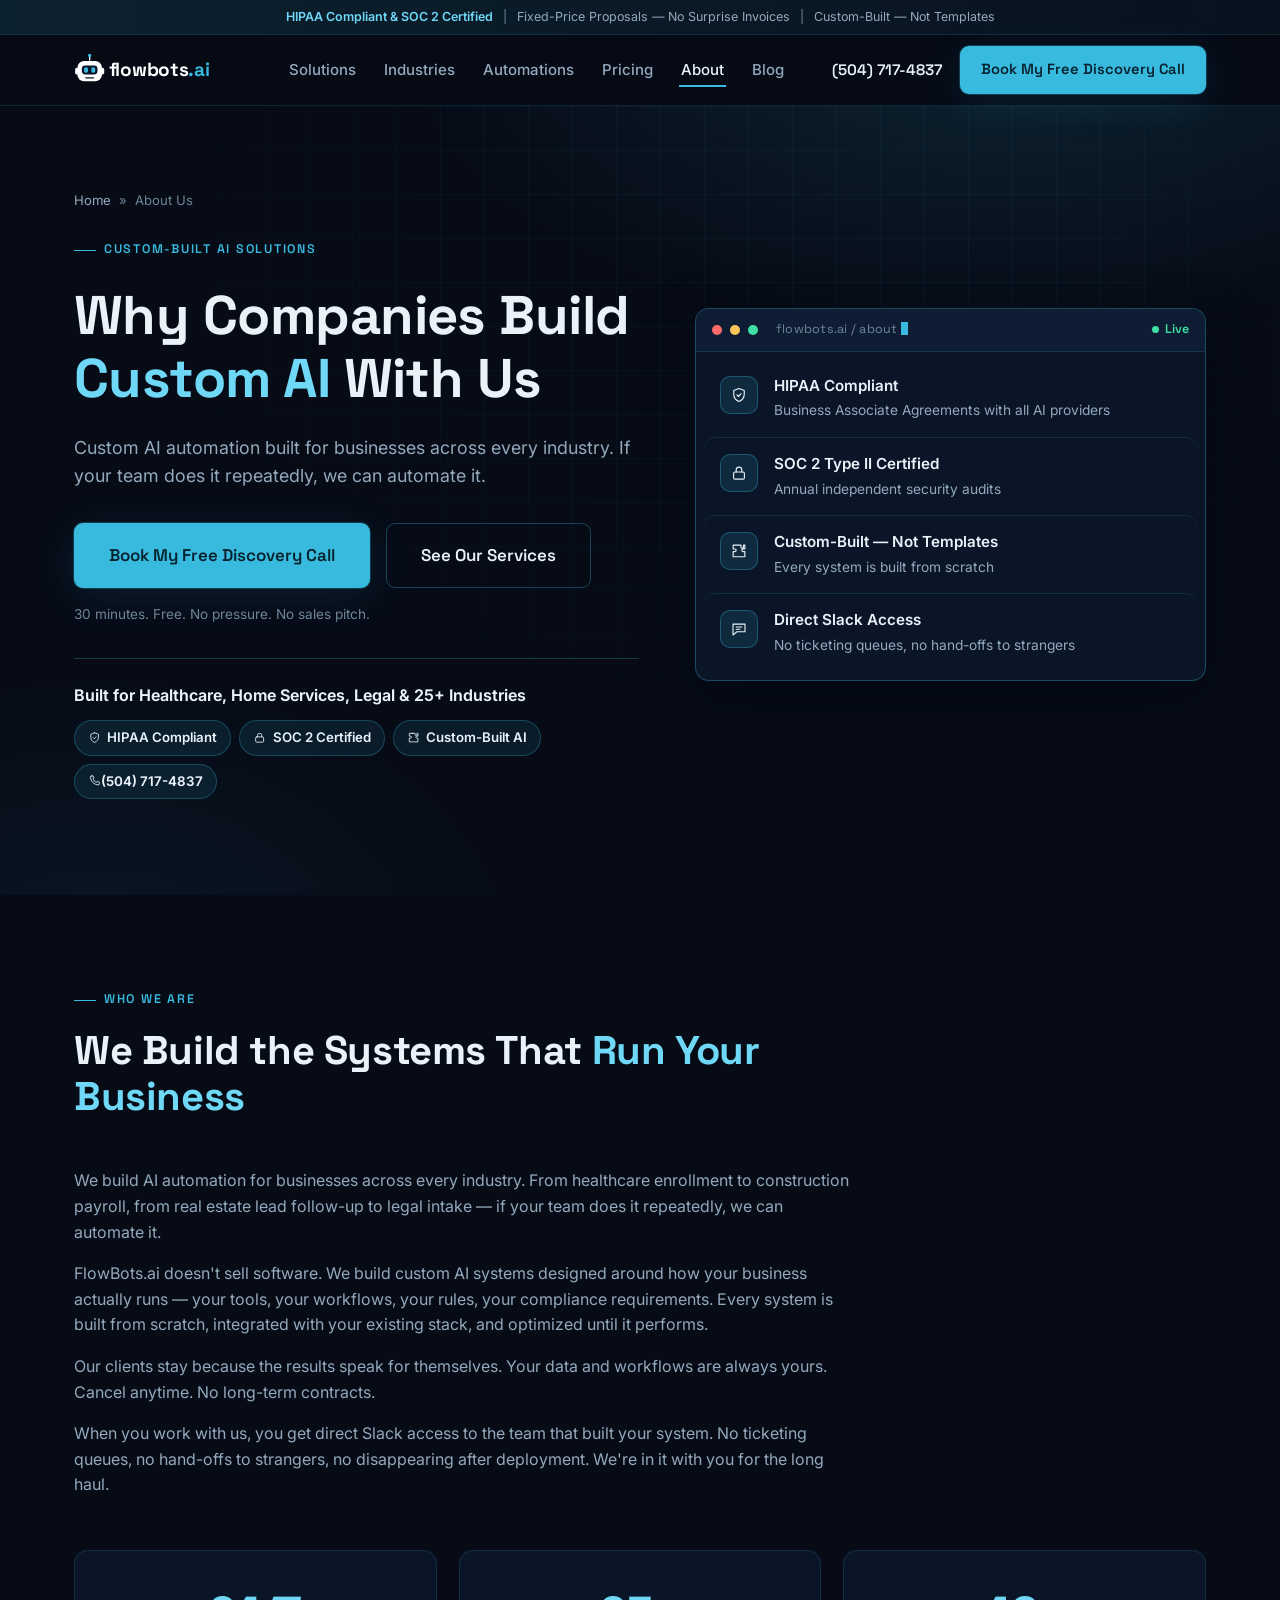
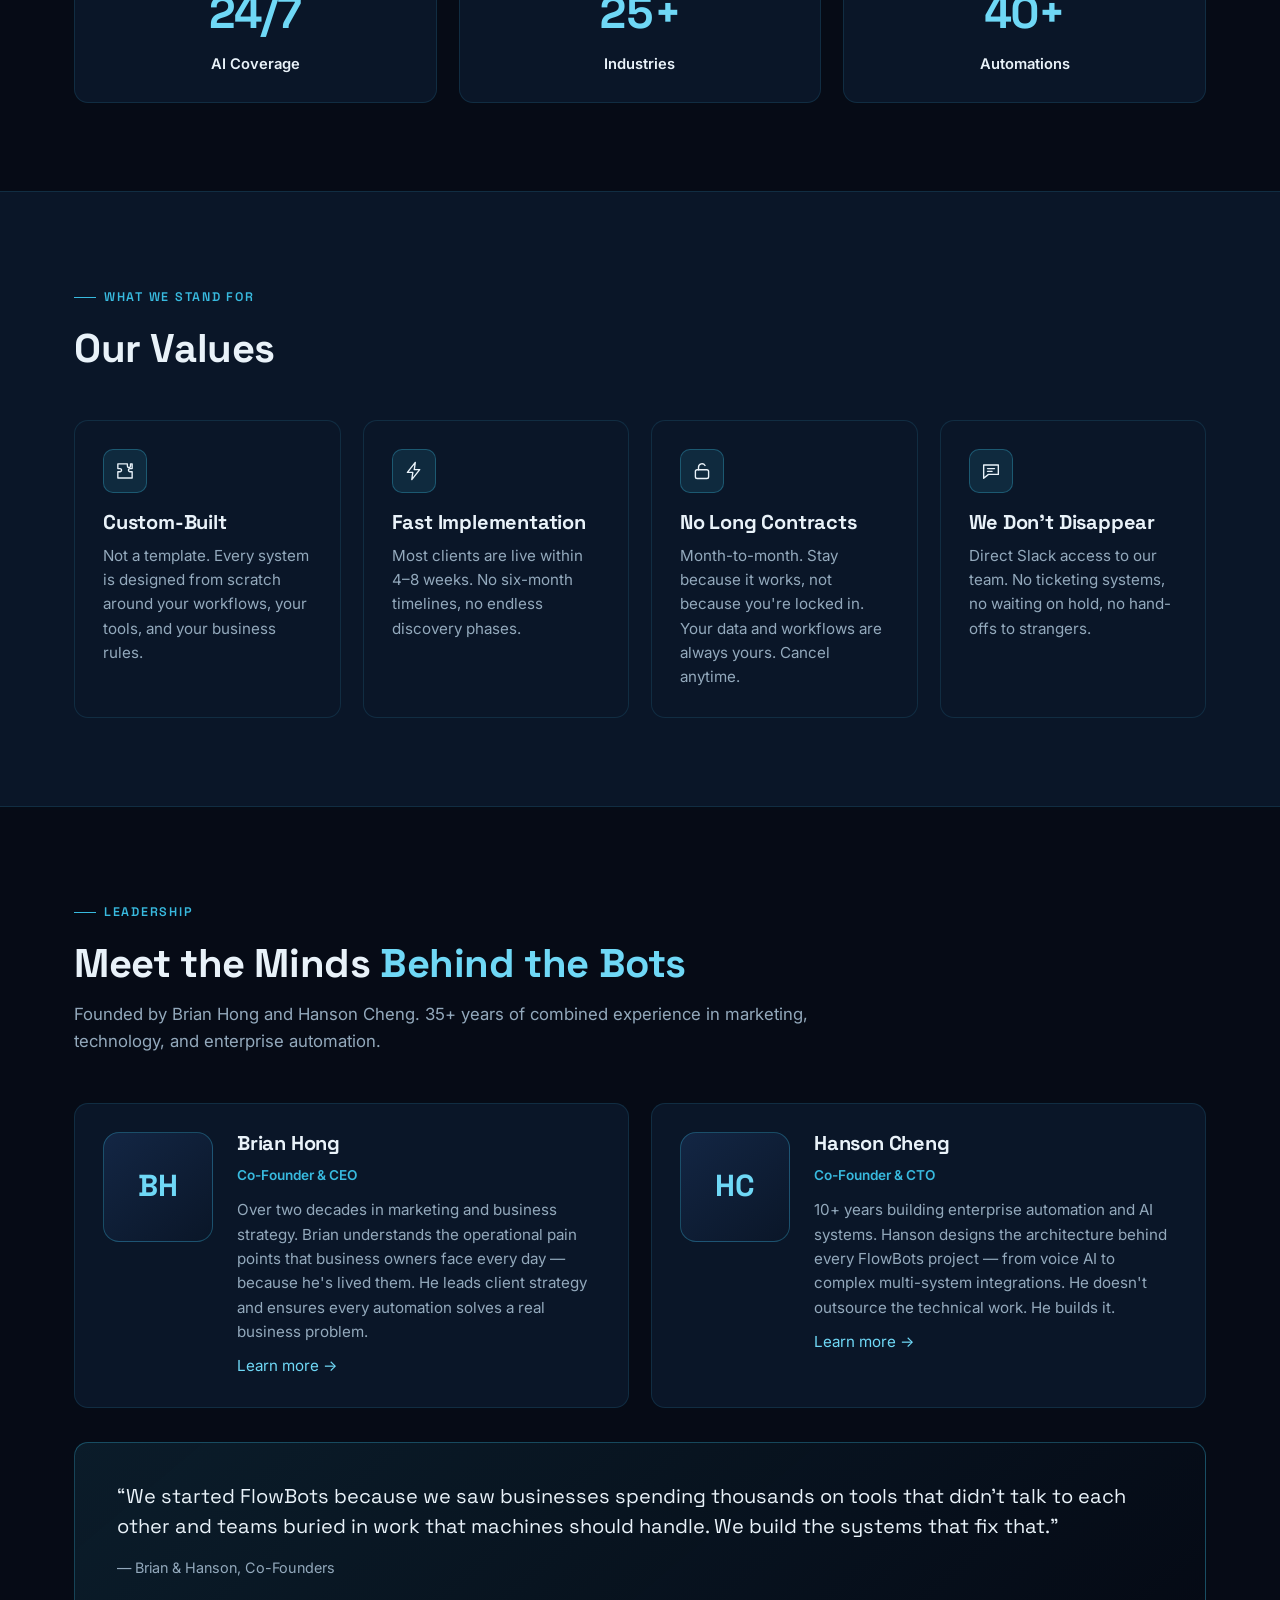
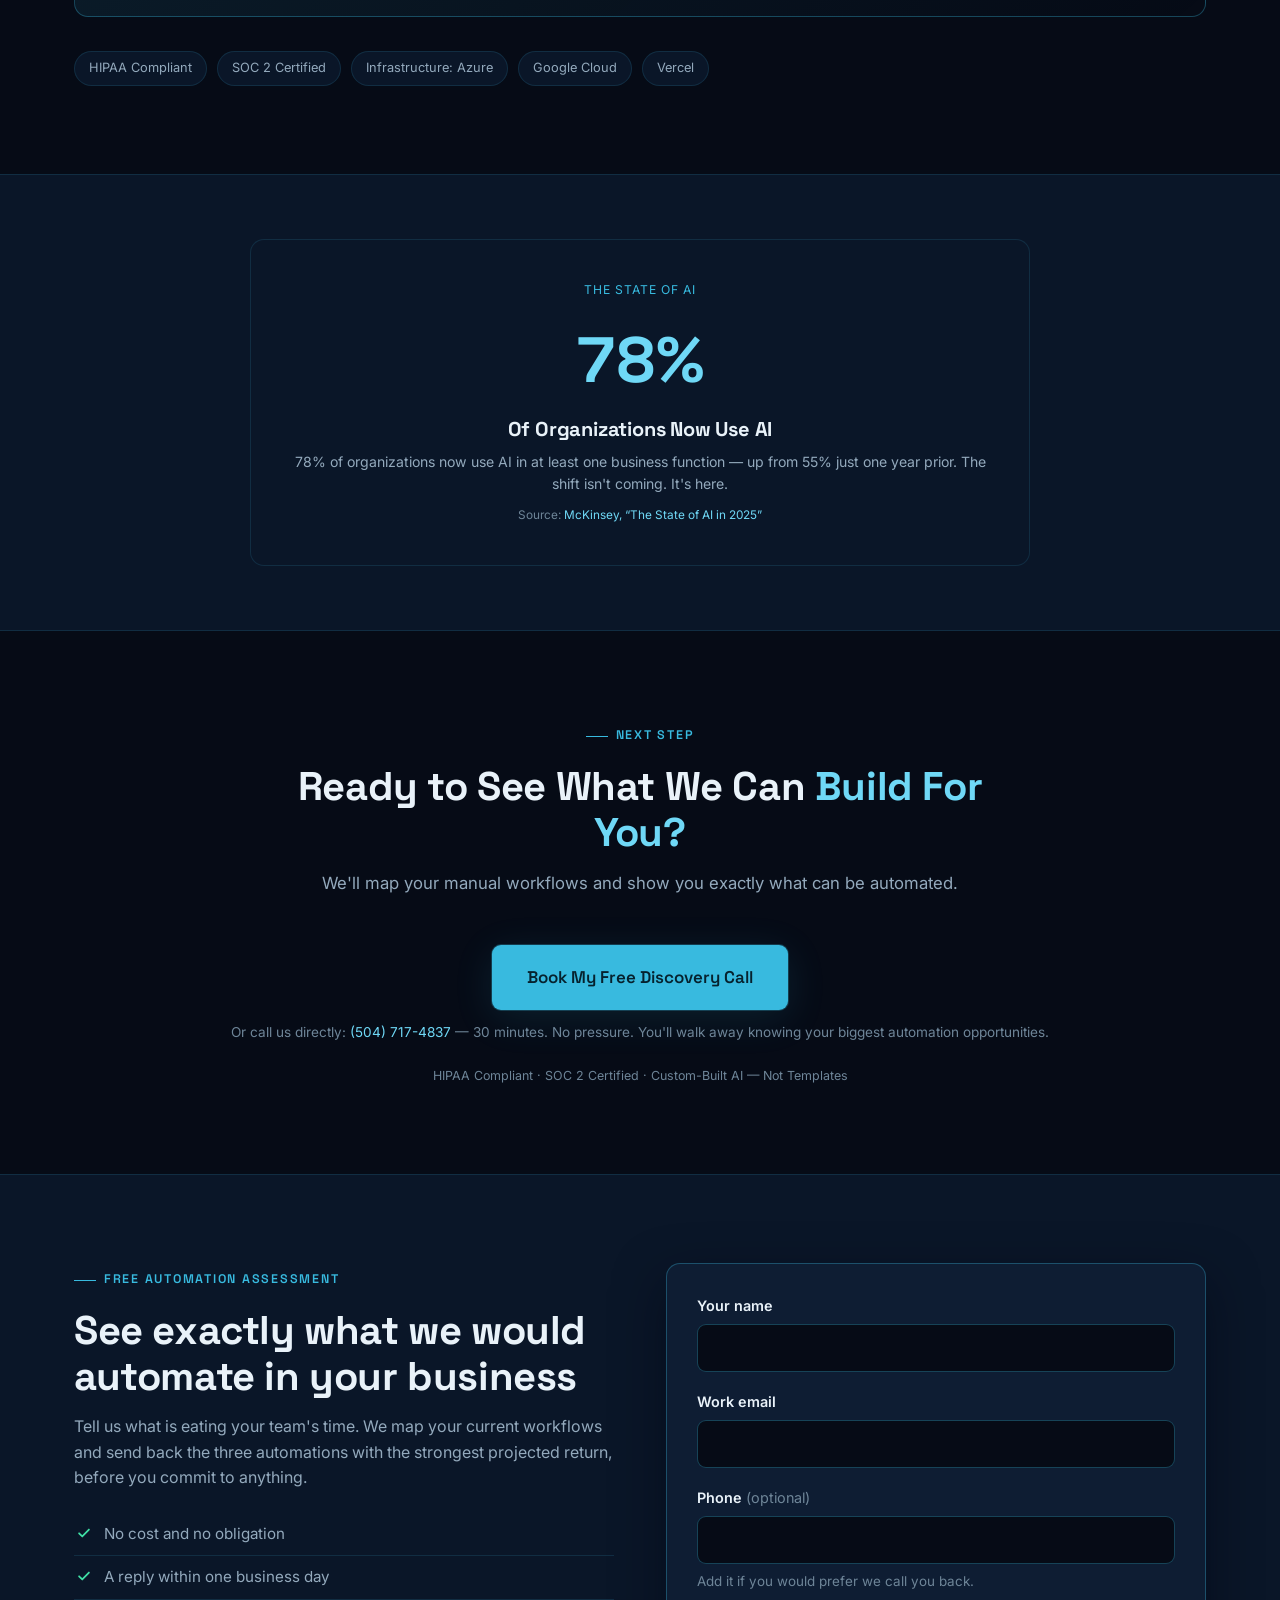
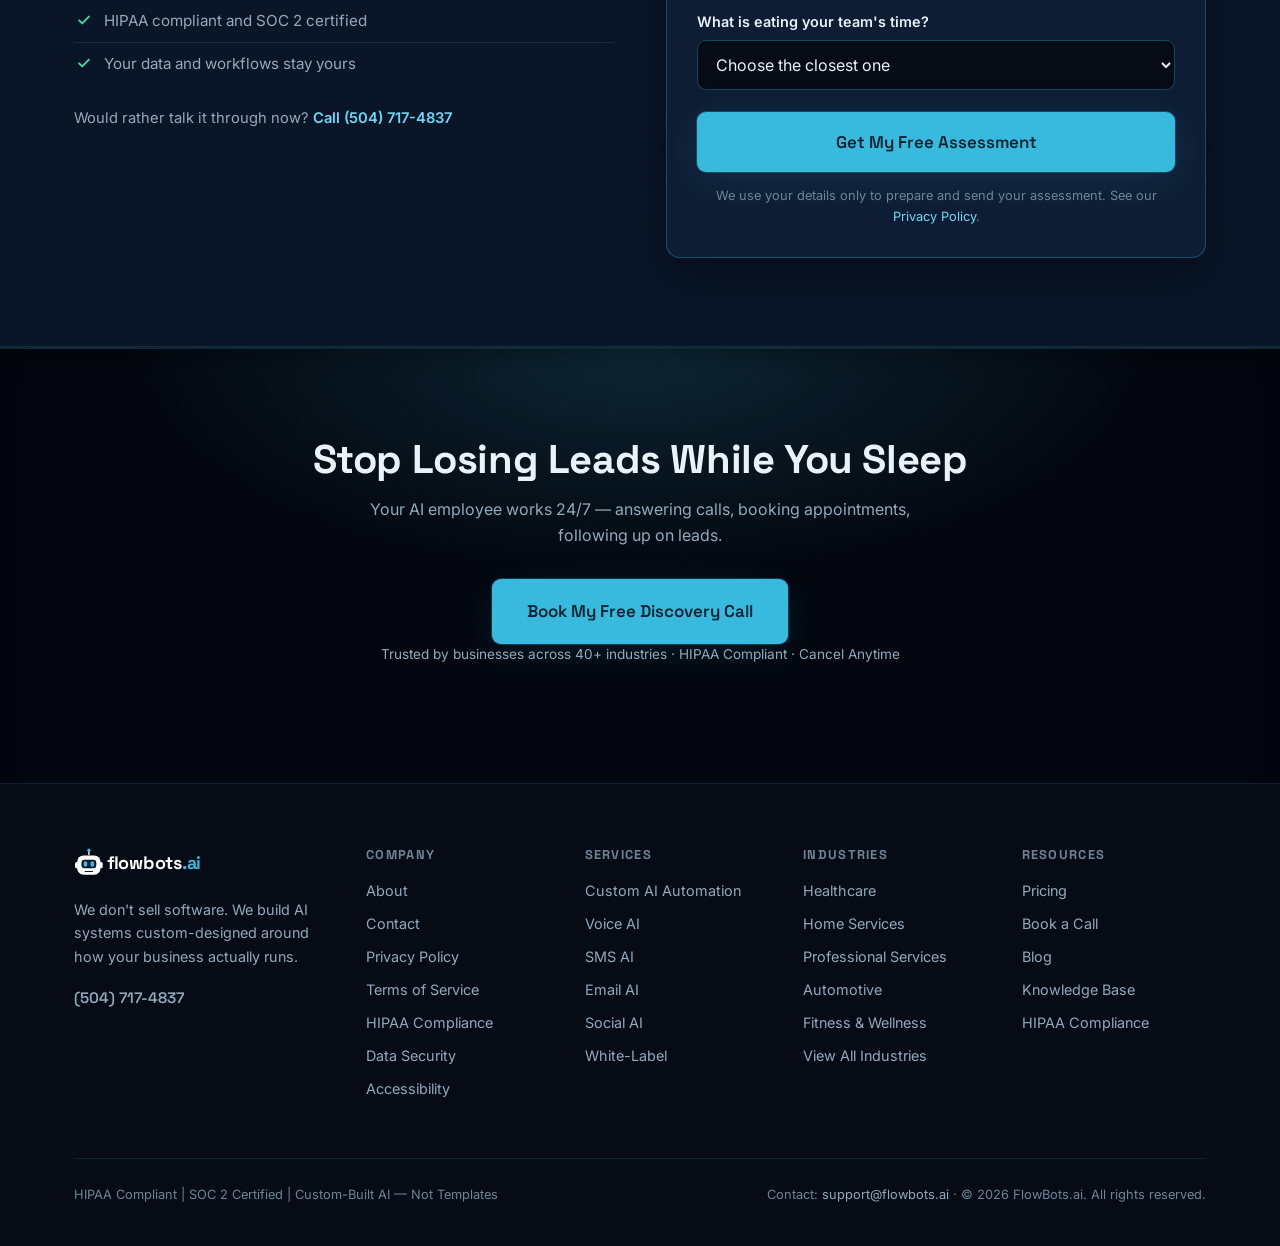
==== about.html @ cafbb1cc "Fix broken CSS, hero panel placement, crowded panel rows, and a flat assessment band Root cause of t" ====
<!DOCTYPE html>
<html lang="en">
<head>
<meta charset="UTF-8">
<meta name="viewport" content="width=device-width, initial-scale=1.0">
<title>About FlowBots.ai — Why Companies Build Custom AI With Us</title>
<meta name="description" content="Custom AI automation built for businesses across every industry. If your team does it repeatedly, we can automate it. Meet the team behind FlowBots.ai.">
<link rel="preconnect" href="https://fonts.googleapis.com">
<link rel="preconnect" href="https://fonts.gstatic.com" crossorigin>
<link href="https://fonts.googleapis.com/css2?family=Space+Grotesk:wght@500;600;700&family=Inter:wght@400;500;600&display=swap" rel="stylesheet">
<link rel="stylesheet" href="style.css?v=16">
<script>/* These are the animated designs: motion is on unless a URL explicitly
   asks for ?motion=off. A production build should restore respect for
   prefers-reduced-motion; this is a review prototype. */
try{if(!/[?&]motion=off/.test(location.search))document.documentElement.classList.add('motion-on');}catch(e){}</script>
</head>
<body>
<svg class="icon-sprite" aria-hidden="true" focusable="false" style="position:absolute;width:0;height:0;overflow:hidden"><defs><symbol id="i-phone" viewBox="0 0 24 24"><path d="M6.2 3.5h3.1l1.5 3.9-2 1.4a12.4 12.4 0 0 0 6.4 6.4l1.4-2 3.9 1.5v3.1a2 2 0 0 1-2.2 2A16.6 16.6 0 0 1 4.2 5.7a2 2 0 0 1 2-2.2Z"/></symbol><symbol id="i-message" viewBox="0 0 24 24"><path d="M4 5.5h16v10.2H9.2L4 20V5.5Z"/><path d="M8.2 9.4h7.6M8.2 12.4h5"/></symbol><symbol id="i-shield" viewBox="0 0 24 24"><path d="M12 3.2 19 6v5.1c0 4.5-2.9 8-7 9.7-4.1-1.7-7-5.2-7-9.7V6l7-2.8Z"/><path d="M9.2 11.8 11.3 14l3.5-3.7"/></symbol><symbol id="i-plug" viewBox="0 0 24 24"><path d="M9 3.2v4.4M15 3.2v4.4M6.2 7.6h11.6v3.1a5.8 5.8 0 0 1-11.6 0V7.6ZM12 16.5v4.3"/></symbol><symbol id="i-gear" viewBox="0 0 24 24"><circle cx="12" cy="12" r="3.1"/><path d="M12 3.2v2.4M12 18.4v2.4M5.8 5.8l1.7 1.7M16.5 16.5l1.7 1.7M3.2 12h2.4M18.4 12h2.4M5.8 18.2l1.7-1.7M16.5 7.5l1.7-1.7"/></symbol><symbol id="i-chart" viewBox="0 0 24 24"><path d="M3.5 20.4h17"/><path d="M6.8 20.4v-6.2M11.4 20.4V7.6M16 20.4v-9.2"/></symbol><symbol id="i-sync" viewBox="0 0 24 24"><path d="M20.2 12a8.2 8.2 0 0 1-13.9 5.9M3.8 12A8.2 8.2 0 0 1 17.7 6.1"/><path d="M3.8 7.2V12h4.8M20.2 16.8V12h-4.8"/></symbol><symbol id="i-folder" viewBox="0 0 24 24"><path d="M3.6 6.4h5.6l2 2.4h9.2v10.8H3.6V6.4Z"/><path d="M3.6 11.6h16.8"/></symbol><symbol id="i-puzzle" viewBox="0 0 24 24"><path d="M9.4 4.2h5.2v2.3a1.7 1.7 0 1 0 3.4 0V4.2h1.8v5.2h-2.3a1.7 1.7 0 1 0 0 3.4h2.3v6.9H4.2v-6.9h2.3a1.7 1.7 0 1 0 0-3.4H4.2V4.2h5.2Z"/></symbol><symbol id="i-bolt" viewBox="0 0 24 24"><path d="M13.4 2.6 4.8 13.5h5.9l-1.1 7.9 8.6-10.9h-5.9l1.1-7.9Z"/></symbol><symbol id="i-lock" viewBox="0 0 24 24"><rect x="4.8" y="10.6" width="14.4" height="9.6" rx="2"/><path d="M8.2 10.6V7.9a3.8 3.8 0 0 1 7.6 0v2.7"/></symbol><symbol id="i-unlock" viewBox="0 0 24 24"><rect x="4.8" y="10.6" width="14.4" height="9.6" rx="2"/><path d="M8.2 10.6V7.9a3.8 3.8 0 0 1 7.1-1.9"/></symbol><symbol id="i-document" viewBox="0 0 24 24"><path d="M6.2 3.4h7.4l4.2 4.2v13H6.2V3.4Z"/><path d="M13.6 3.4v4.2h4.2M9.2 12.4h5.6M9.2 15.8h5.6"/></symbol><symbol id="i-flask" viewBox="0 0 24 24"><path d="M9.4 3.4v6.1L4.6 18a2 2 0 0 0 1.7 3h11.4a2 2 0 0 0 1.7-3l-4.8-8.5V3.4"/><path d="M8.2 3.4h7.6M7.4 14.2h9.2"/></symbol><symbol id="i-trending" viewBox="0 0 24 24"><path d="M3.4 16.8 9.2 11l3.7 3.7 7.7-7.7"/><path d="M15.4 7h5.2v5.2"/></symbol><symbol id="i-users" viewBox="0 0 24 24"><circle cx="9.2" cy="8.4" r="3.2"/><path d="M3.6 19.6a5.6 5.6 0 0 1 11.2 0"/><path d="M16.2 6.2a3 3 0 0 1 0 5.9M17.4 14.6a5 5 0 0 1 3.2 4.6"/></symbol><symbol id="i-bot" viewBox="0 0 24 24"><rect x="4.4" y="8.2" width="15.2" height="10.6" rx="3"/><path d="M12 4.2v4M9.4 12.6v1.8M14.6 12.6v1.8M2.6 12.4v3M21.4 12.4v3"/><circle cx="12" cy="3.2" r="1.2"/></symbol><symbol id="i-tools" viewBox="0 0 24 24"><path d="M14.8 6.4a3.8 3.8 0 0 0 5 5l-9.6 9.6a2.2 2.2 0 0 1-3.1-3.1l9.6-9.6a3.8 3.8 0 0 0-5-5"/></symbol><symbol id="i-receipt" viewBox="0 0 24 24"><path d="M6 3.4h12v17.2l-3-1.9-3 1.9-3-1.9-3 1.9V3.4Z"/><path d="M9 8.4h6M9 12.2h6"/></symbol><symbol id="i-star" viewBox="0 0 24 24"><path d="m12 3.4 2.7 5.5 6 .9-4.3 4.2 1 6-5.4-2.8-5.4 2.8 1-6L3.3 9.8l6-.9L12 3.4Z"/></symbol><symbol id="i-mic" viewBox="0 0 24 24"><rect x="9.2" y="2.6" width="5.6" height="10.8" rx="2.8"/><path d="M5.4 11.6a6.6 6.6 0 0 0 13.2 0M12 18.2v3.2"/></symbol><symbol id="i-repeat" viewBox="0 0 24 24"><path d="M4.2 9.4a4 4 0 0 1 4-4h11.6M19.8 14.6a4 4 0 0 1-4 4H4.2"/><path d="M16.6 2.4 19.8 5.4l-3.2 3M7.4 15.6 4.2 18.6l3.2 3"/></symbol><symbol id="i-cpu" viewBox="0 0 24 24"><rect x="7.6" y="7.6" width="8.8" height="8.8" rx="1.6"/><path d="M10.6 2.8v4.8M13.4 2.8v4.8M10.6 16.4v4.8M13.4 16.4v4.8M2.8 10.6h4.8M2.8 13.4h4.8M16.4 10.6h4.8M16.4 13.4h4.8"/></symbol><symbol id="i-calendar" viewBox="0 0 24 24"><rect x="3.8" y="5.4" width="16.4" height="15" rx="2"/><path d="M8.2 2.8v4.4M15.8 2.8v4.4M3.8 10.4h16.4"/></symbol><symbol id="i-card" viewBox="0 0 24 24"><rect x="2.8" y="5.2" width="18.4" height="13.6" rx="2.2"/><path d="M2.8 10h18.4M6.4 14.6h3.4"/></symbol><symbol id="i-ruler" viewBox="0 0 24 24"><path d="m3.4 15.4 12-12 5.2 5.2-12 12-5.2-5.2Z"/><path d="m7.4 11.4 2 2M10.6 8.2l2 2M13.8 5 15.8 7"/></symbol><symbol id="i-clock" viewBox="0 0 24 24"><circle cx="12" cy="12" r="8.6"/><path d="M12 6.8V12l3.4 2.2"/></symbol><symbol id="i-search" viewBox="0 0 24 24"><circle cx="10.8" cy="10.8" r="6.8"/><path d="m16 16 4.6 4.6"/></symbol><symbol id="i-graduation" viewBox="0 0 24 24"><path d="M2.8 8.6 12 4.2l9.2 4.4-9.2 4.4L2.8 8.6Z"/><path d="M6.6 10.6v5.2c0 1.6 2.4 2.9 5.4 2.9s5.4-1.3 5.4-2.9v-5.2M20.4 9v5.4"/></symbol><symbol id="i-target" viewBox="0 0 24 24"><circle cx="12" cy="12" r="8.4"/><circle cx="12" cy="12" r="4.6"/><circle cx="12" cy="12" r="1"/></symbol><symbol id="i-home" viewBox="0 0 24 24"><path d="M3.8 10.8 12 3.8l8.2 7v9.4H3.8v-9.4Z"/><path d="M9.4 20.2v-5.6h5.2v5.6"/></symbol><symbol id="i-health" viewBox="0 0 24 24"><path d="M6.2 3.2v5.4a4.6 4.6 0 0 0 9.2 0V3.2"/><path d="M4.4 3.2h3.6M13.6 3.2h3.6M10.8 13a5.4 5.4 0 0 0 5.4 5.2 3.6 3.6 0 0 0 3.6-3.6v-1.2"/><circle cx="19.8" cy="11.4" r="2"/></symbol><symbol id="i-building" viewBox="0 0 24 24"><path d="M4.2 20.6V8.2L12 3.4l7.8 4.8v12.4"/><path d="M3 20.6h18M8 11.4h2.4M13.6 11.4H16M8 15.4h2.4M13.6 15.4H16"/></symbol><symbol id="i-check" viewBox="0 0 24 24"><path d="m4.6 12.4 4.8 4.8 10-10.4"/></symbol><symbol id="i-x" viewBox="0 0 24 24"><path d="M6.2 6.2l11.6 11.6M17.8 6.2 6.2 17.8"/></symbol><symbol id="i-menu" viewBox="0 0 24 24"><path d="M3.8 7h16.4M3.8 12h16.4M3.8 17h16.4"/></symbol><symbol id="i-arrow-down" viewBox="0 0 24 24"><path d="M12 4.2v14.6M6.4 13.4 12 19l5.6-5.6"/></symbol><symbol id="i-mail" viewBox="0 0 24 24"><rect x="3.2" y="5.2" width="17.6" height="13.6" rx="2"/><path d="m3.8 6.6 8.2 6 8.2-6"/></symbol><symbol id="i-route" viewBox="0 0 24 24"><circle cx="6" cy="6" r="2.6"/><circle cx="18" cy="18" r="2.6"/><path d="M8.6 6h5.8a3.6 3.6 0 0 1 0 7.2H9.6a3.6 3.6 0 0 0 0 7.2h.4"/></symbol></defs></svg>

<div class="topbar">
  <b>HIPAA Compliant &amp; SOC 2 Certified</b><span class="sep">|</span><span class="hide-m">Fixed-Price Proposals — No Surprise Invoices</span><span class="sep hide-m">|</span><span class="hide-m">Custom-Built — Not Templates</span>
</div>

<header class="site-header">
  <div class="wrap nav">
    <a class="brand" href="index.html" aria-label="FlowBots.ai home">
      <svg xmlns="http://www.w3.org/2000/svg" width="200" height="38" viewBox="0 0 320 60" role="img" aria-label="flowbots.ai"><g transform="translate(2 4)"><path stroke="#fff" stroke-linecap="round" stroke-width="2.5" d="M26 0v8"/><circle cx="26" r="3" fill="#38badf"/><rect width="44" height="36" x="4" y="10" fill="#fff" rx="12" ry="12"/><rect width="6" height="12" y="22" fill="#fff" rx="3" ry="3"/><rect width="6" height="12" x="46" y="22" fill="#fff" rx="3" ry="3"/><rect width="28" height="16" x="12" y="18" fill="#0a1628" rx="6" ry="6"/><rect width="7" height="10" x="16" y="21" fill="#38badf" rx="3" ry="3"/><rect width="7" height="10" x="29" y="21" fill="#38badf" rx="3" ry="3"/><path stroke="#0a1628" stroke-linecap="round" stroke-width="2" d="M19 40h14"/></g><text x="62" y="40" fill="#fff" font-family="'Space Grotesk','DM Sans',Arial,sans-serif" font-size="34" font-weight="700" letter-spacing="-.5">flowbots<tspan fill="#38badf">.ai</tspan></text></svg>
    </a>
    <ul class="nav-links">
      <li><a href="solutions.html">Solutions</a></li>
      <li><a href="industries.html">Industries</a></li>
      <li><a href="automations.html">Automations</a></li>
      <li><a href="pricing.html">Pricing</a></li>
      <li><a href="about.html" aria-current="page">About</a></li>
      <li><a href="blog.html">Blog</a></li>
    </ul>
    <div class="nav-cta">
      <a class="nav-phone" href="tel:+15047174837" data-track="tel-click">(504) 717-4837</a>
      <a class="btn btn-primary" href="https://www.flowbots.ai/book-call/" data-track="cta-book">Book My Free Discovery Call</a>
      <button class="nav-toggle" aria-expanded="false" aria-label="Open menu"><svg class="ico" aria-hidden="true"><use href="#i-menu"></use></svg></button>
    </div>
  </div>
  <nav class="mobile-menu" aria-label="Mobile">
    <a href="solutions.html">Solutions</a>
    <a href="industries.html">Industries</a>
    <a href="automations.html">Automations</a>
    <a href="pricing.html">Pricing</a>
    <a href="about.html">About</a>
    <a href="blog.html">Blog</a>
    <a href="tel:+15047174837" data-track="tel-click">(504) 717-4837</a>
  </nav>
</header>

<main>

<!-- ============ HERO ============ -->
<section class="hero">
  <div class="wrap hero-grid">
    <div>
      <p class="crumbs"><a href="index.html">Home</a><span class="sep">»</span>About Us</p>
      <span class="eyebrow">Custom-Built AI Solutions</span>
      <h1>Why Companies Build <span class="accent">Custom AI</span> With Us</h1>
      <p class="lede">Custom AI automation built for businesses across every industry. If your team does it repeatedly, we can automate it.</p>
      <div class="cta-row">
        <a class="btn btn-primary btn-lg" href="https://www.flowbots.ai/book-call/" data-track="cta-book">Book My Free Discovery Call</a>
        <a class="btn btn-ghost btn-lg" href="solutions.html">See Our Services</a>
      </div>
      <p class="micro">30 minutes. Free. No pressure. No sales pitch.</p>
      <p class="hero-trust"><b>Built for Healthcare, Home Services, Legal &amp; 25+ Industries</b><span class="trust-chips"><span><svg class="ico" aria-hidden="true"><use href="#i-shield"></use></svg>HIPAA Compliant</span><span><svg class="ico" aria-hidden="true"><use href="#i-lock"></use></svg>SOC 2 Certified</span><span><svg class="ico" aria-hidden="true"><use href="#i-puzzle"></use></svg>Custom-Built AI</span><span><a href="tel:+15047174837" data-track="tel-click"><svg class="ico" aria-hidden="true"><use href="#i-phone"></use></svg>(504) 717-4837</a></span></span></p>
    </div>

    <div class="panel" aria-label="How FlowBots works with clients">
      <div class="panel-bar">
        <span class="dot dot-r"></span><span class="dot dot-y"></span><span class="dot dot-g"></span>
        <span class="addr">flowbots.ai / about</span>
        <span class="live-flag">Live</span>
      </div>
      <div class="feed" data-feed>
        <div class="feed-item"><div class="feed-icon"><svg class="ico" aria-hidden="true"><use href="#i-shield"></use></svg></div><div><b>HIPAA Compliant</b><span>Business Associate Agreements with all AI providers</span></div></div>
        <div class="feed-item"><div class="feed-icon"><svg class="ico" aria-hidden="true"><use href="#i-lock"></use></svg></div><div><b>SOC 2 Type II Certified</b><span>Annual independent security audits</span></div></div>
        <div class="feed-item"><div class="feed-icon"><svg class="ico" aria-hidden="true"><use href="#i-puzzle"></use></svg></div><div><b>Custom-Built — Not Templates</b><span>Every system is built from scratch</span></div></div>
        <div class="feed-item"><div class="feed-icon"><svg class="ico" aria-hidden="true"><use href="#i-message"></use></svg></div><div><b>Direct Slack Access</b><span>No ticketing queues, no hand-offs to strangers</span></div></div>
      </div>
    </div>
  </div>
</section>

<!-- ============ STORY ============ -->
<section>
  <div class="wrap">
    <div class="section-head reveal">
      <span class="eyebrow">Who We Are</span>
      <h2>We Build the Systems That <span class="accent">Run Your Business</span></h2>
    </div>
    <div class="prose reveal">
      <p>We build AI automation for businesses across every industry. From healthcare enrollment to construction payroll, from real estate lead follow-up to legal intake — if your team does it repeatedly, we can automate it.</p>
      <p>FlowBots.ai doesn't sell software. We build custom AI systems designed around how your business actually runs — your tools, your workflows, your rules, your compliance requirements. Every system is built from scratch, integrated with your existing stack, and optimized until it performs.</p>
      <p>Our clients stay because the results speak for themselves. Your data and workflows are always yours. Cancel anytime. No long-term contracts.</p>
      <p>When you work with us, you get direct Slack access to the team that built your system. No ticketing queues, no hand-offs to strangers, no disappearing after deployment. We're in it with you for the long haul.</p>
    </div>

    <div class="grid-3 mt-4">
      <div class="stat reveal"><b>24/7</b><span class="stat-label">AI Coverage</span></div>
      <div class="stat reveal"><b class="countup" data-target="25" data-suffix="+">0+</b><span class="stat-label">Industries</span></div>
      <div class="stat reveal"><b class="countup" data-target="40" data-suffix="+">0+</b><span class="stat-label">Automations</span></div>
    </div>
  </div>
</section>

<!-- ============ VALUES ============ -->
<section style="background:var(--surface);border-top:1px solid var(--line);border-bottom:1px solid var(--line)">
  <div class="wrap">
    <div class="section-head reveal">
      <span class="eyebrow">What We Stand For</span>
      <h2>Our Values</h2>
    </div>
    <div class="grid-4">
      <div class="card reveal">
        <div class="card-icon"><svg class="ico" aria-hidden="true"><use href="#i-puzzle"></use></svg></div>
        <h3>Custom-Built</h3>
        <p>Not a template. Every system is designed from scratch around your workflows, your tools, and your business rules.</p>
      </div>
      <div class="card reveal">
        <div class="card-icon"><svg class="ico" aria-hidden="true"><use href="#i-bolt"></use></svg></div>
        <h3>Fast Implementation</h3>
        <p>Most clients are live within 4–8 weeks. No six-month timelines, no endless discovery phases.</p>
      </div>
      <div class="card reveal">
        <div class="card-icon"><svg class="ico" aria-hidden="true"><use href="#i-unlock"></use></svg></div>
        <h3>No Long Contracts</h3>
        <p>Month-to-month. Stay because it works, not because you're locked in. Your data and workflows are always yours. Cancel anytime.</p>
      </div>
      <div class="card reveal">
        <div class="card-icon"><svg class="ico" aria-hidden="true"><use href="#i-message"></use></svg></div>
        <h3>We Don't Disappear</h3>
        <p>Direct Slack access to our team. No ticketing systems, no waiting on hold, no hand-offs to strangers.</p>
      </div>
    </div>
  </div>
</section>

<!-- ============ FOUNDERS ============ -->
<section>
  <div class="wrap">
    <div class="section-head reveal">
      <span class="eyebrow">Leadership</span>
      <h2>Meet the Minds <span class="accent">Behind the Bots</span></h2>
      <p>Founded by Brian Hong and Hanson Cheng. 35+ years of combined experience in marketing, technology, and enterprise automation.</p>
    </div>
    <div class="grid-2">
      <div class="card reveal">
        <div class="founder-card">
          <div class="avatar">BH</div>
          <div>
            <h3>Brian Hong</h3>
            <span class="role-tag">Co-Founder &amp; CEO</span>
            <p>Over two decades in marketing and business strategy. Brian understands the operational pain points that business owners face every day — because he's lived them. He leads client strategy and ensures every automation solves a real business problem.</p>
            <p class="mt-1"><a href="bio.html">Learn more →</a></p>
          </div>
        </div>
      </div>
      <div class="card reveal">
        <div class="founder-card">
          <div class="avatar">HC</div>
          <div>
            <h3>Hanson Cheng</h3>
            <span class="role-tag">Co-Founder &amp; CTO</span>
            <p>10+ years building enterprise automation and AI systems. Hanson designs the architecture behind every FlowBots project — from voice AI to complex multi-system integrations. He doesn't outsource the technical work. He builds it.</p>
            <p class="mt-1"><a href="bio.html#hanson">Learn more →</a></p>
          </div>
        </div>
      </div>
    </div>

    <div class="quote mt-3 reveal">
      “We started FlowBots because we saw businesses spending thousands on tools that didn't talk to each other and teams buried in work that machines should handle. We build the systems that fix that.”
      <footer>— Brian &amp; Hanson, Co-Founders</footer>
    </div>

    <div class="chips reveal mt-3">
      <span>HIPAA Compliant</span>
      <span>SOC 2 Certified</span>
      <span>Infrastructure: Azure</span>
      <span>Google Cloud</span>
      <span>Vercel</span>
    </div>
  </div>
</section>

<!-- ============ FEATURED STAT ============ -->
<section style="background:var(--surface);border-top:1px solid var(--line);border-bottom:1px solid var(--line);padding-top:64px;padding-bottom:64px">
  <div class="wrap">
    <div class="stat-detail reveal" style="max-width:780px;margin:0 auto;text-align:center;padding:40px">
      <span class="tag">The State of AI</span>
      <b class="n countup" data-target="78" data-suffix="%" style="font-size:clamp(2.6rem,6vw,4rem);display:block;margin-bottom:6px">0%</b>
      <h3>Of Organizations Now Use AI</h3>
      <p class="mt-1">78% of organizations now use AI in at least one business function — up from 55% just one year prior. The shift isn't coming. It's here.</p>
      <span class="src">Source: <a href="https://www.mckinsey.com/capabilities/quantumblack/our-insights/the-state-of-ai" target="_blank" rel="noopener">McKinsey, “The State of AI in 2025”</a></span>
    </div>
  </div>
</section>

<!-- ============ CLOSING CTA ============ -->
<section>
  <div class="wrap">
    <div class="section-head center reveal">
      <span class="eyebrow">Next Step</span>
      <h2>Ready to See What We Can <span class="accent">Build For You?</span></h2>
      <p>We'll map your manual workflows and show you exactly what can be automated.</p>
    </div>
    <div class="center reveal">
      <a class="btn btn-primary btn-lg" href="https://www.flowbots.ai/book-call/" data-track="cta-book">Book My Free Discovery Call</a>
      <p class="micro">Or call us directly: <a href="tel:+15047174837" data-track="tel-click">(504) 717-4837</a> — 30 minutes. No pressure. You'll walk away knowing your biggest automation opportunities.</p>
      <p class="src-note">HIPAA Compliant · SOC 2 Certified · Custom-Built AI — Not Templates</p>
    </div>
  </div>
</section>


<section class="lead-section" id="assessment">
  <div class="wrap lead-grid">
    <div class="lead-copy">
      <span class="eyebrow">Free Automation Assessment</span>
      <h2>See exactly what we would automate in your business</h2>
      <p>Tell us what is eating your team's time. We map your current workflows and send back the three automations with the strongest projected return, before you commit to anything.</p>
      <ul class="lead-assure">
        <li>No cost and no obligation</li>
        <li>A reply within one business day</li>
        <li>HIPAA compliant and SOC 2 certified</li>
        <li>Your data and workflows stay yours</li>
      </ul>
      <p class="lead-alt">Would rather talk it through now? <a href="tel:+15047174837" data-track="tel-click">Call (504) 717-4837</a></p>
    </div>

    <form class="lead-form" novalidate data-leadform>
      <div class="field">
        <label for="lf-name">Your name</label>
        <input id="lf-name" name="name" type="text" autocomplete="name" required aria-describedby="lf-name-err">
        <span class="field-err" id="lf-name-err" role="alert"></span>
      </div>
      <div class="field">
        <label for="lf-email">Work email</label>
        <input id="lf-email" name="email" type="email" autocomplete="email" inputmode="email" required aria-describedby="lf-email-err">
        <span class="field-err" id="lf-email-err" role="alert"></span>
      </div>
      <div class="field">
        <label for="lf-phone">Phone <span class="opt">(optional)</span></label>
        <input id="lf-phone" name="phone" type="tel" autocomplete="tel" inputmode="tel" aria-describedby="lf-phone-hint">
        <span class="field-hint" id="lf-phone-hint">Add it if you would prefer we call you back.</span>
      </div>
      <div class="field">
        <label for="lf-problem">What is eating your team's time?</label>
        <select id="lf-problem" name="problem" required aria-describedby="lf-problem-err">
          <option value="">Choose the closest one</option>
          <option>We are missing calls after hours</option>
          <option>Leads go cold before we follow up</option>
          <option>My team is buried in repetitive tasks</option>
          <option>We need to scale without hiring</option>
          <option>Something else</option>
        </select>
        <span class="field-err" id="lf-problem-err" role="alert"></span>
      </div>
      <button type="submit" class="btn btn-primary btn-lg lead-submit">Get My Free Assessment</button>
      <p class="lead-privacy">We use your details only to prepare and send your assessment. See our <a href="https://www.flowbots.ai/privacy-policy/">Privacy Policy</a>.</p>
    </form>

    <div class="lead-success" hidden role="status">
      <span class="lead-tick" aria-hidden="true">
        <svg class="ico" aria-hidden="true"><use href="#i-check"></use></svg>
      </span>
      <h3>Your assessment request is in</h3>
      <p>We will map your workflows and reply within one business day with the three automations we would build first, and what each is worth.</p>
      <p class="lead-alt">Need it sooner? <a href="tel:+15047174837" data-track="tel-click">Call (504) 717-4837</a></p>
    </div>
  </div>
</section>

<!-- ============ PRE-FOOTER CTA ============ -->
<section class="prefoot">
  <div class="wrap">
    <h2 class="reveal">Stop Losing Leads While You Sleep</h2>
    <p class="reveal">Your AI employee works 24/7 — answering calls, booking appointments, following up on leads.</p>
    <div class="reveal">
      <a class="btn btn-primary btn-lg" href="https://www.flowbots.ai/book-call/" data-track="cta-book">Book My Free Discovery Call</a>
      <p class="micro">Trusted by businesses across 40+ industries · HIPAA Compliant · Cancel Anytime</p>
    </div>
  </div>
</section>

</main>

<footer class="site-footer">
  <div class="wrap">
    <div class="footer-grid">
      <div>
        <svg xmlns="http://www.w3.org/2000/svg" width="170" height="32" viewBox="0 0 320 60" role="img" aria-label="flowbots.ai"><g transform="translate(2 4)"><path stroke="#fff" stroke-linecap="round" stroke-width="2.5" d="M26 0v8"/><circle cx="26" r="3" fill="#38badf"/><rect width="44" height="36" x="4" y="10" fill="#fff" rx="12" ry="12"/><rect width="6" height="12" y="22" fill="#fff" rx="3" ry="3"/><rect width="6" height="12" x="46" y="22" fill="#fff" rx="3" ry="3"/><rect width="28" height="16" x="12" y="18" fill="#0a1628" rx="6" ry="6"/><rect width="7" height="10" x="16" y="21" fill="#38badf" rx="3" ry="3"/><rect width="7" height="10" x="29" y="21" fill="#38badf" rx="3" ry="3"/><path stroke="#0a1628" stroke-linecap="round" stroke-width="2" d="M19 40h14"/></g><text x="62" y="40" fill="#fff" font-family="'Space Grotesk','DM Sans',Arial,sans-serif" font-size="34" font-weight="700" letter-spacing="-.5">flowbots<tspan fill="#38badf">.ai</tspan></text></svg>
        <p class="footer-tag">We don't sell software. We build AI systems custom-designed around how your business actually runs.</p>
        <p><a href="tel:+15047174837" data-track="tel-click" class="nav-phone">(504) 717-4837</a></p>
      </div>
      <div>
        <h4>Company</h4>
        <ul>
          <li><a href="about.html">About</a></li>
          <li><a href="https://www.flowbots.ai/contact/">Contact</a></li>
          <li><a href="https://www.flowbots.ai/privacy-policy/">Privacy Policy</a></li>
          <li><a href="https://www.flowbots.ai/terms-of-service/">Terms of Service</a></li>
          <li><a href="https://www.flowbots.ai/hipaa-compliance/">HIPAA Compliance</a></li>
          <li><a href="https://www.flowbots.ai/data-security/">Data Security</a></li>
          <li><a href="https://www.flowbots.ai/accessibility/">Accessibility</a></li>
        </ul>
      </div>
      <div>
        <h4>Services</h4>
        <ul>
          <li><a href="automations.html">Custom AI Automation</a></li>
          <li><a href="solutions.html">Voice AI</a></li>
          <li><a href="solutions.html">SMS AI</a></li>
          <li><a href="solutions.html">Email AI</a></li>
          <li><a href="solutions.html">Social AI</a></li>
          <li><a href="solutions.html">White-Label</a></li>
        </ul>
      </div>
      <div>
        <h4>Industries</h4>
        <ul>
          <li><a href="industries.html">Healthcare</a></li>
          <li><a href="industries.html">Home Services</a></li>
          <li><a href="industries.html">Professional Services</a></li>
          <li><a href="industries.html">Automotive</a></li>
          <li><a href="industries.html">Fitness &amp; Wellness</a></li>
          <li><a href="industries.html">View All Industries</a></li>
        </ul>
      </div>
      <div>
        <h4>Resources</h4>
        <ul>
          <li><a href="pricing.html">Pricing</a></li>
          <li><a href="https://www.flowbots.ai/book-call/" data-track="cta-book">Book a Call</a></li>
          <li><a href="blog.html">Blog</a></li>
          <li><a href="https://www.flowbots.ai/ai-automation-knowledge-base/">Knowledge Base</a></li>
          <li><a href="https://www.flowbots.ai/hipaa-compliance/">HIPAA Compliance</a></li>
        </ul>
      </div>
    </div>
    <div class="footer-bottom">
      <span>HIPAA Compliant | SOC 2 Certified | Custom-Built AI — Not Templates</span>
      <span>Contact: <a href="mailto:support@flowbots.ai">support@flowbots.ai</a> · © 2026 FlowBots.ai. All rights reserved.</span>
    </div>
  </div>
</footer>

<div class="sticky-cta">
  <a class="btn btn-ghost" href="tel:+15047174837">Call (504) 717-4837</a>
  <a class="btn btn-primary" href="https://www.flowbots.ai/book-call/" data-track="cta-book">Book My Free Discovery Call</a>
</div>

<script src="app.js?v=14"></script>
</body>
</html>
---- style.css ----
/* ============================================================
   FlowBots.ai — Direction 1 "Mission Control"
   Dark operations-center aesthetic. Navy #0A1628 base, cyan
   #38BADF signal accents, terminal/dashboard motifs.
   ============================================================ */

:root{
  --check-mask:url("data:image/svg+xml,%3Csvg xmlns='http://www.w3.org/2000/svg' viewBox='0 0 24 24' fill='none' stroke='%23000' stroke-width='2.6' stroke-linecap='round' stroke-linejoin='round'%3E%3Cpath d='m4.6 12.4 4.8 4.8 10-10.4'/%3E%3C/svg%3E");
  --bg:#060B16;
  --surface:#0A1628;
  --surface-2:#0E1D33;
  --surface-3:#132644;
  --line:rgba(56,186,223,.14);
  --line-strong:rgba(56,186,223,.32);
  --ink:#E9F2F9;
  --muted:#93A9BC;
  --faint:#6E8598;
  --accent:#38BADF;
  --accent-bright:#6FD8F6;
  --accent-ink:#06222E;
  --good:#3FDFA5;
  --warn:#FFC65C;
  --radius:14px;
  --radius-sm:9px;
  --shadow:0 18px 50px rgba(2,8,20,.55);
  --glow:0 0 0 1px rgba(56,186,223,.25), 0 8px 40px rgba(56,186,223,.12);
  --font-display:"Space Grotesk",system-ui,sans-serif;
  --font-body:"Inter",system-ui,sans-serif;
  --wrap:1180px;
}

*{margin:0;padding:0;box-sizing:border-box}
html{scroll-behavior:smooth}
@media (prefers-reduced-motion:reduce){
  html:not(.motion-on){scroll-behavior:auto}
  html:not(.motion-on) *,html:not(.motion-on) *::before,html:not(.motion-on) *::after{animation-duration:.001s!important;animation-iteration-count:1!important;transition-duration:.001s!important}
}
body{
  font-family:var(--font-body);
  background:var(--bg);
  color:var(--ink);
  line-height:1.6;
  font-size:16px;
  -webkit-font-smoothing:antialiased;
}
img,svg{max-width:100%;display:block}
a{color:var(--accent-bright);text-decoration:none}
a:hover{text-decoration:underline}
:focus-visible{outline:2px solid var(--accent);outline-offset:3px;border-radius:4px}

h1,h2,h3,h4{font-family:var(--font-display);line-height:1.15;font-weight:700;letter-spacing:-.01em}
h1{font-size:clamp(2.1rem,4.6vw,3.4rem)}
h2{font-size:clamp(1.7rem,3.4vw,2.5rem)}
h3{font-size:1.25rem}
h4{font-size:1.05rem}
.accent{color:var(--accent-bright)}

.wrap{max-width:var(--wrap);margin:0 auto;padding:0 24px}
section{padding:88px 0}
@media(max-width:720px){section{padding:60px 0}}

.eyebrow{
  display:inline-flex;align-items:center;gap:8px;
  font-family:var(--font-display);font-size:.78rem;font-weight:600;
  letter-spacing:.14em;text-transform:uppercase;color:var(--accent);
  margin-bottom:18px;
}
.eyebrow::before{content:"";width:22px;height:1px;background:var(--accent)}
.section-head{max-width:760px;margin-bottom:48px}
.section-head.center{margin-left:auto;margin-right:auto;text-align:center}
.section-head.center .eyebrow{justify-content:center}
.section-head p{color:var(--muted);margin-top:14px;font-size:1.05rem}

/* ---------- buttons ---------- */
.btn{
  display:inline-flex;align-items:center;justify-content:center;gap:10px;
  font-family:var(--font-display);font-weight:600;font-size:1rem;
  padding:15px 28px;border-radius:var(--radius-sm);border:1px solid transparent;
  cursor:pointer;transition:transform .16s ease-out,box-shadow .16s ease-out,background .16s ease-out;
  text-decoration:none!important;white-space:nowrap;
}
.btn-primary{background:var(--accent);color:var(--accent-ink);box-shadow:var(--glow)}
.btn-primary:hover{background:var(--accent-bright);transform:translateY(-1px)}
.btn-primary:active{transform:translateY(0) scale(.98)}
.btn-ghost{border-color:var(--line-strong);color:var(--ink);background:transparent}
.btn-ghost:hover{border-color:var(--accent);background:rgba(56,186,223,.07)}
.btn-lg{padding:18px 34px;font-size:1.06rem}
.micro{font-size:.85rem;color:var(--faint);margin-top:12px}
.cta-row{display:flex;gap:14px;flex-wrap:wrap;align-items:center}

/* ---------- topbar + header ---------- */
.topbar{
  background:linear-gradient(90deg,rgba(56,186,223,.12),rgba(56,186,223,.04));
  border-bottom:1px solid var(--line);
  font-size:.78rem;color:var(--muted);
  padding:7px 0;text-align:center;
}
.topbar b{color:var(--accent-bright);font-weight:600}
.topbar .sep{margin:0 10px;color:var(--faint)}
@media(max-width:900px){.topbar .hide-m{display:none}}

.site-header{
  position:sticky;top:0;z-index:60;
  background:rgba(6,11,22,.85);backdrop-filter:blur(14px);
  border-bottom:1px solid var(--line);
}
.nav{display:flex;align-items:center;gap:26px;height:70px}
.brand{display:flex;align-items:center;flex-shrink:0}
.brand svg{height:34px;width:auto}
.nav-links{display:flex;gap:24px;list-style:none;margin-left:8px}
.nav-links a{
  color:var(--muted);font-size:.94rem;font-weight:500;
  padding:6px 2px;border-bottom:2px solid transparent;text-decoration:none;
}
.nav-links a:hover,.nav-links a[aria-current="page"]{color:var(--ink);border-bottom-color:var(--accent)}
.nav-cta{margin-left:auto;display:flex;align-items:center;gap:18px}
.nav-phone{color:var(--ink);font-family:var(--font-display);font-weight:600;font-size:.95rem;text-decoration:none}
.nav-phone:hover{color:var(--accent-bright);text-decoration:none}
.nav-cta .btn{padding:11px 20px;font-size:.92rem}
.nav-toggle{display:none;background:none;border:1px solid var(--line-strong);border-radius:8px;color:var(--ink);padding:8px 12px;font-size:1.1rem;cursor:pointer}
@media(max-width:1020px){
  .nav-links{display:none}
  .nav-phone{display:none}
  .nav-toggle{display:block;margin-left:auto}
  .nav-cta{margin-left:0}
  .nav{justify-content:space-between}
}
/* Below 820px the sticky bar carries the primary CTA, so the header button
   is dropped — at 375px it overflowed the viewport alongside the toggle. */
@media(max-width:820px){
  .nav-cta .btn{display:none}
  .nav-toggle{margin-left:0}
}
.mobile-menu{display:none;border-top:1px solid var(--line);background:var(--surface)}
.mobile-menu.open{display:block}
.mobile-menu a{display:block;padding:15px 24px;color:var(--ink);border-bottom:1px solid var(--line);font-weight:500;text-decoration:none}

/* ---------- hero ---------- */
.hero{
  position:relative;overflow:hidden;
  padding:84px 0 96px;
  background:
    radial-gradient(1000px 520px at 78% -10%,rgba(56,186,223,.14),transparent 60%),
    radial-gradient(700px 500px at 8% 110%,rgba(56,186,223,.07),transparent 60%),
    var(--bg);
}
.hero::before{
  content:"";position:absolute;inset:0;pointer-events:none;
  background-image:linear-gradient(rgba(56,186,223,.05) 1px,transparent 1px),linear-gradient(90deg,rgba(56,186,223,.05) 1px,transparent 1px);
  background-size:44px 44px;
  mask-image:radial-gradient(800px 600px at 60% 20%,#000 40%,transparent 75%);
}
.hero-grid{position:relative;display:grid;grid-template-columns:1.05fr .95fr;gap:56px;align-items:center}
@media(max-width:980px){.hero-grid{grid-template-columns:1fr}}
.hero h1{margin:0 0 20px}
.hero .lede{color:var(--muted);font-size:1.12rem;max-width:560px;margin-bottom:30px}
.hero-trust{margin-top:26px;font-size:.85rem;color:var(--faint)}
.hero-trust b{color:var(--muted);font-weight:600}

/* terminal / feed panel */
.panel{
  background:var(--surface);border:1px solid var(--line-strong);
  border-radius:var(--radius);box-shadow:var(--shadow);overflow:hidden;
}
.panel-bar{
  display:flex;align-items:center;gap:8px;
  padding:11px 16px;border-bottom:1px solid var(--line);
  background:var(--surface-2);
  font-family:var(--font-display);font-size:.78rem;color:var(--faint);
}
.dot{width:10px;height:10px;border-radius:50%}
.dot-r{background:#FF6B6B}.dot-y{background:#FFC65C}.dot-g{background:#3FDFA5}
.panel-bar .addr{margin-left:10px;letter-spacing:.02em}
.live-flag{
  margin-left:auto;display:inline-flex;align-items:center;gap:6px;
  color:var(--good);font-weight:600;
}
html.motion-on .live-flag::before{content:"";width:7px;height:7px;border-radius:50%;background:var(--good);animation:pulse 1.6s ease-in-out infinite}
@keyframes pulse{0%,100%{opacity:1}50%{opacity:.35}}

.feed{padding:10px 8px;min-height:290px}
.feed-item{opacity:1;transform:none}
.feed-item + .feed-item{border-top:1px dashed rgba(56,186,223,.1)}
@keyframes feedin{to{opacity:1;transform:none}}
.feed-icon{
  width:34px;height:34px;flex-shrink:0;border-radius:8px;
  background:rgba(56,186,223,.12);border:1px solid var(--line-strong);
  display:flex;align-items:center;justify-content:center;font-size:.95rem;
}
.feed-item b{display:block;font-size:.92rem;font-weight:600}
.feed-item span{font-size:.82rem;color:var(--muted)}
.feed-item time{margin-left:auto;font-size:.72rem;color:var(--faint);white-space:nowrap;padding-top:3px}
.panel-foot{
  display:grid;grid-template-columns:repeat(4,1fr);
  border-top:1px solid var(--line);background:var(--surface-2);
}
.panel-foot div{padding:12px 8px;text-align:center;border-left:1px solid var(--line)}
.panel-foot div:first-child{border-left:0}
.panel-foot b{display:block;font-family:var(--font-display);font-size:1rem;color:var(--accent-bright)}
.panel-foot span{font-size:.68rem;color:var(--faint);text-transform:uppercase;letter-spacing:.08em}

/* ---------- value strip ---------- */
.value-strip{border-top:1px solid var(--line);border-bottom:1px solid var(--line);background:var(--surface);padding:0}
.value-grid{display:grid;grid-template-columns:repeat(4,1fr)}
@media(max-width:980px){.value-grid{grid-template-columns:repeat(2,1fr)}}
@media(max-width:560px){.value-grid{grid-template-columns:1fr}}
.value-cell{padding:28px 26px;border-left:1px solid var(--line)}
.value-cell:first-child{border-left:0}
@media(max-width:980px){.value-cell{border-top:1px solid var(--line)}}
.value-cell h3{font-size:1.02rem;margin-bottom:6px;color:var(--accent-bright)}
.value-cell p{font-size:.88rem;color:var(--muted)}

/* ---------- cards & grids ---------- */
.grid-2{display:grid;grid-template-columns:repeat(2,1fr);gap:22px}
.grid-3{display:grid;grid-template-columns:repeat(3,1fr);gap:22px}
.grid-4{display:grid;grid-template-columns:repeat(4,1fr);gap:22px}
@media(max-width:980px){.grid-3,.grid-4{grid-template-columns:repeat(2,1fr)}}
@media(max-width:640px){.grid-2,.grid-3,.grid-4{grid-template-columns:1fr}}

.card{
  background:var(--surface);border:1px solid var(--line);
  border-radius:var(--radius);padding:28px;
  transition:border-color .18s ease-out,transform .18s ease-out;
}
.card:hover{border-color:var(--line-strong);transform:translateY(-3px)}
.card h3{margin-bottom:10px}
.card p{color:var(--muted);font-size:.95rem}
.card ul{list-style:none;margin-top:14px}
.card li{
  font-size:.9rem;color:var(--muted);padding:6px 0 6px 24px;position:relative;
}
.card li::before{content:"▸";position:absolute;left:4px;color:var(--accent)}
.card-icon{
  width:44px;height:44px;border-radius:10px;margin-bottom:18px;
  background:rgba(56,186,223,.12);border:1px solid var(--line-strong);
  display:flex;align-items:center;justify-content:center;font-size:1.2rem;
}

/* ---------- stats ---------- */
.stat-grid{display:grid;grid-template-columns:repeat(4,1fr);gap:22px}
@media(max-width:900px){.stat-grid{grid-template-columns:repeat(2,1fr)}}
.stat{
  background:var(--surface);border:1px solid var(--line);border-radius:var(--radius);
  padding:26px;text-align:center;
}
.stat b{
  display:block;font-family:var(--font-display);font-weight:700;
  font-size:clamp(2rem,4vw,2.8rem);color:var(--accent-bright);letter-spacing:-.02em;
}
.stat .stat-label{display:block;font-size:.92rem;font-weight:600;margin-top:4px}
.stat .stat-src{display:block;font-size:.74rem;color:var(--faint);margin-top:6px}

.stat-detail{background:var(--surface);border:1px solid var(--line);border-radius:var(--radius);padding:24px}
.stat-detail b.n{font-family:var(--font-display);font-size:1.9rem;color:var(--accent-bright)}
.stat-detail .tag{font-size:.76rem;color:var(--accent);text-transform:uppercase;letter-spacing:.08em;display:block;margin-bottom:10px}
.stat-detail h4{margin:8px 0 8px}
.stat-detail p{font-size:.88rem;color:var(--muted)}
.stat-detail .src{font-size:.74rem;color:var(--faint);margin-top:10px;display:block}

/* ---------- before / after ---------- */
.cmp{display:grid;grid-template-columns:1fr 1fr;gap:22px}
@media(max-width:820px){.cmp{grid-template-columns:1fr}}
.cmp-col{border-radius:var(--radius);padding:30px;border:1px solid var(--line)}
.cmp-col.bad{background:var(--surface)}
.cmp-col.good{background:linear-gradient(160deg,rgba(56,186,223,.12),rgba(56,186,223,.03));border-color:var(--line-strong)}
.cmp-col .cmp-tag{font-size:.76rem;text-transform:uppercase;letter-spacing:.1em;font-weight:600;display:block;margin-bottom:8px}
.cmp-col.bad .cmp-tag{color:var(--faint)}
.cmp-col.good .cmp-tag{color:var(--accent-bright)}
.cmp-col ul{list-style:none;margin-top:16px}
.cmp-col li{padding:9px 0 9px 34px;position:relative;color:var(--muted);font-size:.95rem;border-top:1px dashed rgba(147,169,188,.14)}
.cmp-col li:first-child{border-top:0}
.cmp-col.bad li::before{content:"";position:absolute;left:2px;top:12px;width:17px;height:17px;background:#FF8484;-webkit-mask:url("data:image/svg+xml,%3Csvg xmlns='http://www.w3.org/2000/svg' viewBox='0 0 24 24' fill='none' stroke='%23000' stroke-width='2.6' stroke-linecap='round'%3E%3Cpath d='M6.2 6.2 17.8 17.8M17.8 6.2 6.2 17.8'/%3E%3C/svg%3E") center/contain no-repeat;mask:url("data:image/svg+xml,%3Csvg xmlns='http://www.w3.org/2000/svg' viewBox='0 0 24 24' fill='none' stroke='%23000' stroke-width='2.6' stroke-linecap='round'%3E%3Cpath d='M6.2 6.2 17.8 17.8M17.8 6.2 6.2 17.8'/%3E%3C/svg%3E") center/contain no-repeat}
.cmp-col.good li::before{content:"";position:absolute;left:2px;top:12px;width:17px;height:17px;background:var(--good);-webkit-mask:url("data:image/svg+xml,%3Csvg xmlns='http://www.w3.org/2000/svg' viewBox='0 0 24 24' fill='none' stroke='%23000' stroke-width='2.6' stroke-linecap='round' stroke-linejoin='round'%3E%3Cpath d='m4.6 12.4 4.8 4.8 10-10.4'/%3E%3C/svg%3E") center/contain no-repeat;mask:url("data:image/svg+xml,%3Csvg xmlns='http://www.w3.org/2000/svg' viewBox='0 0 24 24' fill='none' stroke='%23000' stroke-width='2.6' stroke-linecap='round' stroke-linejoin='round'%3E%3Cpath d='m4.6 12.4 4.8 4.8 10-10.4'/%3E%3C/svg%3E") center/contain no-repeat}

/* ---------- how it works (animated stepper) ---------- */
.hiw{position:relative}
.hiw-track{display:grid;grid-template-columns:repeat(3,1fr);gap:22px;margin-bottom:34px}
@media(max-width:820px){.hiw-track{grid-template-columns:1fr}}
.hiw-step{
  background:var(--surface);border:1px solid var(--line);border-radius:var(--radius);
  padding:30px;cursor:pointer;position:relative;overflow:hidden;
  transition:border-color .2s ease-out,background .2s ease-out;
  text-align:left;width:100%;color:inherit;font:inherit;
}
.hiw-step .hiw-n{
  font-family:var(--font-display);font-weight:700;font-size:.85rem;
  width:32px;height:32px;border-radius:50%;display:flex;align-items:center;justify-content:center;
  border:1px solid var(--line-strong);color:var(--accent);margin-bottom:16px;
  transition:background .2s,color .2s;
}
.hiw-step h3{margin-bottom:8px}
.hiw-step p{color:var(--muted);font-size:.92rem}
.hiw-step .hiw-bar{
  position:absolute;left:0;bottom:0;height:3px;width:100%;
  background:rgba(56,186,223,.12);
}
.hiw-step .hiw-bar i{
  display:block;height:100%;width:0;background:var(--accent);
}
.hiw-step.active{border-color:var(--accent);background:var(--surface-2)}
.hiw-step.active .hiw-n{background:var(--accent);color:var(--accent-ink)}
.hiw-step.active .hiw-bar i{width:100%;transition:width 4s linear}
.hiw-step.done .hiw-bar i{width:100%;transition:none}
.hiw-screen{
  background:var(--surface);border:1px solid var(--line-strong);border-radius:var(--radius);
  min-height:120px;padding:26px 30px;box-shadow:var(--shadow);
  font-family:var(--font-display);
}
.hiw-screen .line{display:flex;gap:10px;align-items:baseline;padding:5px 0;font-size:.95rem;}
.hiw-screen .line .p{color:var(--accent)}
.hiw-screen .line .ok{color:var(--good)}
.hiw-screen .line span{color:var(--muted);font-family:var(--font-body);font-size:.9rem}

/* ---------- bands ---------- */
.band{
  background:linear-gradient(120deg,rgba(56,186,223,.16),rgba(56,186,223,.05));
  border:1px solid var(--line-strong);border-radius:var(--radius);
  padding:44px;display:grid;grid-template-columns:1.4fr 1fr;gap:30px;align-items:center;
}
@media(max-width:820px){.band{grid-template-columns:1fr}}
.band .availability{
  font-size:.78rem;font-weight:600;letter-spacing:.08em;text-transform:uppercase;
  color:var(--warn);margin-bottom:10px;display:block;
}
.band h2,.band h4{margin-bottom:10px}
.band p{color:var(--muted)}
.band .cta-col{text-align:center}
@media(min-width:821px){.band .cta-col{text-align:right}}
/* Grid items default to min-width:auto; the nowrap CTA button can otherwise
   force the track wider than the band. */
.band>*{min-width:0}

/* ---------- tables ---------- */
.table-wrap{overflow-x:auto;border:1px solid var(--line);border-radius:var(--radius);background:var(--surface)}
table{width:100%;border-collapse:collapse;min-width:560px}
th,td{padding:15px 20px;text-align:left;font-size:.93rem;border-top:1px solid var(--line)}
thead th{
  font-family:var(--font-display);font-size:.78rem;text-transform:uppercase;letter-spacing:.09em;
  color:var(--faint);background:var(--surface-2);border-top:0;
}
td{color:var(--muted)}
td:first-child{color:var(--ink);font-weight:500}
td.hl{color:var(--accent-bright);font-weight:600}

/* ---------- tabs ---------- */
.tabs{display:flex;gap:10px;flex-wrap:wrap;margin-bottom:28px}
.tab{
  font-family:var(--font-display);font-weight:600;font-size:.9rem;
  padding:10px 18px;border-radius:999px;border:1px solid var(--line-strong);
  background:transparent;color:var(--muted);cursor:pointer;
  transition:all .16s ease-out;
}
.tab:hover{color:var(--ink);border-color:var(--accent)}
.tab.active{background:var(--accent);color:var(--accent-ink);border-color:var(--accent)}
.tab .cnt{opacity:.7;font-size:.78rem;margin-left:5px}
/* Blog topic pills are display-only (no panels to filter) — don't imply clickability. */
span.tab{cursor:default}
.tabpanel{display:none}
.tabpanel.active{display:block}
.tabpanel .lead-in{color:var(--accent-bright);font-weight:600;margin-bottom:20px}

/* ---------- FAQ ---------- */
.faq{border:1px solid var(--line);border-radius:var(--radius);overflow:hidden;background:var(--surface)}
.faq details{border-top:1px solid var(--line)}
.faq details:first-child{border-top:0}
.faq summary{
  cursor:pointer;list-style:none;display:flex;align-items:center;gap:14px;
  padding:20px 24px;font-family:var(--font-display);font-weight:600;font-size:1rem;
}
.faq summary::-webkit-details-marker{display:none}
.faq summary .q-tag{
  font-size:.68rem;letter-spacing:.1em;text-transform:uppercase;color:var(--accent);
  border:1px solid var(--line-strong);border-radius:999px;padding:3px 10px;flex-shrink:0;
}
.faq summary::after{content:"+";margin-left:auto;color:var(--accent);font-size:1.3rem;font-weight:400;transition:transform .2s}
.faq details[open] summary::after{transform:rotate(45deg)}
.faq .faq-a{padding:0 24px 22px;color:var(--muted);font-size:.95rem;max-width:820px}

/* ---------- prose (long-form) ---------- */
.prose{max-width:780px}
.prose h2{margin:52px 0 18px;font-size:1.6rem}
.prose h2:first-child{margin-top:0}
.prose p{color:var(--muted);margin-bottom:16px}
.prose strong{color:var(--ink)}
.prose ul{margin:0 0 16px 20px;color:var(--muted)}
.prose li{margin-bottom:8px}

/* ---------- breadcrumb / page hero ---------- */
.crumbs{font-size:.82rem;color:var(--faint);margin-bottom:22px}
.crumbs a{color:var(--muted)}
.crumbs .sep{margin:0 8px;color:var(--faint)}
.chip{
  display:inline-block;font-family:var(--font-display);font-size:.74rem;font-weight:600;
  letter-spacing:.1em;text-transform:uppercase;color:var(--accent);
  border:1px solid var(--line-strong);border-radius:999px;padding:5px 14px;margin-bottom:18px;
}
.chips{display:flex;gap:10px;flex-wrap:wrap;margin-top:24px}
.chips span{
  font-size:.8rem;color:var(--muted);border:1px solid var(--line);
  border-radius:999px;padding:6px 14px;background:var(--surface);
}

/* ---------- blog ---------- */
.post-grid{display:grid;grid-template-columns:repeat(3,1fr);gap:22px}
@media(max-width:980px){.post-grid{grid-template-columns:repeat(2,1fr)}}
@media(max-width:640px){.post-grid{grid-template-columns:1fr}}
.post-card{
  background:var(--surface);border:1px solid var(--line);border-radius:var(--radius);
  padding:26px;display:flex;flex-direction:column;gap:12px;
  transition:border-color .18s,transform .18s;color:inherit;text-decoration:none!important;
}
.post-card:hover{border-color:var(--accent);transform:translateY(-3px)}
.post-card .meta{font-size:.76rem;color:var(--faint);display:flex;gap:10px;flex-wrap:wrap}
.post-card .cat{color:var(--accent);font-weight:600}
.post-card h3{font-size:1.08rem;line-height:1.35}
.post-card p{color:var(--muted);font-size:.88rem;flex-grow:1}
.post-card .read{font-family:var(--font-display);font-weight:600;font-size:.85rem;color:var(--accent-bright)}

/* article */
.article-head{max-width:780px;margin:0 auto;text-align:center;padding-bottom:20px}
.article-body{max-width:740px;margin:0 auto}
.article-body h2{margin:46px 0 16px;font-size:1.5rem}
.article-body p{color:var(--muted);margin-bottom:16px;font-size:1.02rem}
.article-body ul{margin:0 0 18px 22px;color:var(--muted)}
.article-body li{margin-bottom:9px}
.article-body blockquote{
  border-left:3px solid var(--accent);padding:14px 22px;margin:22px 0;
  background:var(--surface);border-radius:0 10px 10px 0;color:var(--ink);
  font-style:italic;
}

/* ---------- team / bio ---------- */
.founder-card{display:grid;grid-template-columns:110px 1fr;gap:24px;align-items:start}
@media(max-width:560px){.founder-card{grid-template-columns:1fr}}
.avatar{
  width:110px;height:110px;border-radius:16px;flex-shrink:0;
  background:linear-gradient(140deg,var(--surface-3),var(--surface));
  border:1px solid var(--line-strong);
  display:flex;align-items:center;justify-content:center;
  font-family:var(--font-display);font-weight:700;font-size:1.9rem;color:var(--accent-bright);
}
.role-tag{color:var(--accent);font-size:.85rem;font-weight:600;display:block;margin:2px 0 12px}
.placeholder{
  border:1px dashed var(--line-strong);border-radius:var(--radius-sm);
  padding:18px 22px;color:var(--faint);font-size:.9rem;background:rgba(56,186,223,.03);
}

.quote{
  border:1px solid var(--line-strong);border-radius:var(--radius);
  background:linear-gradient(140deg,rgba(56,186,223,.1),transparent);
  padding:38px 42px;font-family:var(--font-display);font-size:1.25rem;line-height:1.5;
}
.quote footer{font-family:var(--font-body);font-size:.9rem;color:var(--muted);margin-top:16px}

/* ---------- pre-footer + footer ---------- */
.prefoot{
  text-align:center;
  background:
    radial-gradient(700px 320px at 50% 0%,rgba(56,186,223,.16),transparent 70%),
    var(--surface);
  border-top:1px solid var(--line);
}
.prefoot h2{margin-bottom:14px}
.prefoot p{color:var(--muted);max-width:560px;margin:0 auto 30px}

.site-footer{border-top:1px solid var(--line);background:var(--bg);padding:64px 0 40px;font-size:.9rem}
.footer-grid{display:grid;grid-template-columns:1.4fr repeat(4,1fr);gap:34px}
@media(max-width:980px){.footer-grid{grid-template-columns:repeat(2,1fr)}}
.site-footer h4{font-size:.8rem;text-transform:uppercase;letter-spacing:.1em;color:var(--faint);margin-bottom:16px}
.site-footer ul{list-style:none}
.site-footer li{margin-bottom:10px}
.site-footer a{color:var(--muted);text-decoration:none}
.site-footer a:hover{color:var(--accent-bright)}
.footer-tag{color:var(--muted);margin:18px 0;max-width:280px}
.footer-bottom{
  border-top:1px solid var(--line);margin-top:48px;padding-top:26px;
  display:flex;justify-content:space-between;gap:14px;flex-wrap:wrap;
  color:var(--faint);font-size:.8rem;
}

/* ---------- sticky mobile CTA ---------- */
.sticky-cta{
  position:fixed;left:0;right:0;bottom:0;z-index:70;
  display:none;gap:10px;padding:12px 16px;
  background:rgba(6,11,22,.94);backdrop-filter:blur(10px);
  border-top:1px solid var(--line-strong);
  transform:translateY(110%);transition:transform .25s ease-out;
}
.sticky-cta.show{transform:none}
.sticky-cta .btn{flex:1;padding:13px 10px;font-size:.9rem}
@media(max-width:820px){.sticky-cta{display:flex}}

/* ---------- reveal on scroll ---------- */
.reveal{}
/* count-up */
.countup{font-variant-numeric:tabular-nums}

/* Mobile tap targets: footer links and inline phone links are conversion
   elements and were rendering ~17px tall. Give them a comfortable hit area. */
@media(max-width:820px){
  .site-footer li a{display:inline-block;padding:7px 0}
  .site-footer li{margin-bottom:2px}
  a[href^="tel:"]{display:inline-block;padding:6px 0}
}

/* utility */
.mt-1{margin-top:10px}.mt-2{margin-top:20px}.mt-3{margin-top:34px}.mt-4{margin-top:52px}
.center{text-align:center}
.muted{color:var(--muted)}
.small{font-size:.85rem}
.src-note{font-size:.78rem;color:var(--faint);margin-top:22px}

/* Very narrow screens: the CTA label is long and .btn is nowrap, which can
   force a container wider than the viewport. Allow it to wrap below 420px. */
@media(max-width:420px){
  .btn{white-space:normal;text-align:center;line-height:1.3}
  .btn-lg{padding:16px 22px;font-size:1rem}
}


/* ---------- icon system ----------
   One geometric 24px line family. Stroke weight is the per-direction voice:
   1.5 here. Icons inherit colour from their container via currentColor. */
.ico{
  width:1em;height:1em;flex:none;display:inline-block;vertical-align:-.14em;
  fill:none;stroke:currentColor;stroke-width:1.5;
  stroke-linecap:round;stroke-linejoin:round;
}
.card-icon .ico{width:22px;height:22px}
.feed-icon .ico{width:18px;height:18px}
.nav-toggle .ico{width:20px;height:20px;vertical-align:-.25em}
.btn .ico{width:18px;height:18px}
.value-cell .ico,.stat .ico{width:20px;height:20px}

/* ============================================================
   HERO MOTION — Mission Control: "systems coming online"
   Conversion rule: the CTA never waits on choreography. It has
   its own short entrance and is readable ~190ms after load,
   while the surrounding copy is still settling.
   ============================================================ */
html.motion-on .hero-copy > *{animation:heroRise .38s cubic-bezier(.2,.8,.3,1) both}
html.motion-on .hero-copy > *:nth-child(1){animation-delay:.02s}
html.motion-on .hero-copy > *:nth-child(2){animation-delay:.07s}
html.motion-on .hero-copy > *:nth-child(3){animation-delay:.12s}
html.motion-on .hero-copy > .cta-row{animation-delay:.05s;animation-duration:.14s}
html.motion-on .hero-copy > *:nth-child(5){animation-delay:.20s}
html.motion-on .hero-copy > *:nth-child(6){animation-delay:.25s}
@keyframes heroRise{from{opacity:0;transform:translateY(14px)}to{opacity:1;transform:none}}


/* radar sweep across the hero grid (background layer only) */
.hero-scan{
  position:absolute;inset:0;pointer-events:none;overflow:hidden;
  mask-image:radial-gradient(800px 600px at 60% 20%,#000 40%,transparent 75%);
}
html.motion-on .hero-scan::before{
  content:"";position:absolute;left:0;right:0;height:180px;
  background:linear-gradient(180deg,transparent,rgba(56,186,223,.12),transparent);
  animation:scanDown 7s linear infinite;
}
@keyframes scanDown{from{top:-190px}to{top:100%}}

/* the panel boots in, then the address types out under a caret */
html.motion-on .hero .panel{animation:panelIn .5s cubic-bezier(.2,.8,.3,1) .1s both}
@keyframes panelIn{from{opacity:0;transform:translateY(18px) scale(.985)}to{opacity:1;transform:none}}
html.motion-on .panel-bar .addr{
  display:inline-block;
  animation:typeIn 1.15s steps(26) .35s both;
}
@keyframes typeIn{from{clip-path:inset(0 100% 0 0)}to{clip-path:inset(0 0 0 0)}}
html.motion-on .panel-bar .addr::after{
  content:"";display:inline-block;width:7px;height:1em;margin-left:3px;
  background:var(--accent);vertical-align:-.15em;animation:caret 1s steps(1) infinite;
}
@keyframes caret{0%,50%{opacity:1}50.01%,100%{opacity:0}}

/* live voice waveform in the panel bar */
.wave{display:inline-flex;align-items:flex-end;gap:2px;height:13px;margin-left:10px}
html.motion-on .wave i{width:2px;background:var(--accent);border-radius:1px;height:30%;animation:wv 1.05s ease-in-out infinite}
html.motion-on .wave i:nth-child(2){animation-delay:.13s}
html.motion-on .wave i:nth-child(3){animation-delay:.26s}
html.motion-on .wave i:nth-child(4){animation-delay:.39s}
html.motion-on .wave i:nth-child(5){animation-delay:.52s}
@keyframes wv{0%,100%{height:26%;opacity:.55}50%{height:100%;opacity:1}}

/* feed rows arrive on a conveyor rather than just appearing */
html.motion-on .feed-item{animation-duration:.5s}
html.motion-on .panel-foot div{animation:footIn .4s ease-out both}
html.motion-on .panel-foot div:nth-child(1){animation-delay:.55s}
html.motion-on .panel-foot div:nth-child(2){animation-delay:.65s}
html.motion-on .panel-foot div:nth-child(3){animation-delay:.75s}
html.motion-on .panel-foot div:nth-child(4){animation-delay:.85s}
@keyframes footIn{from{opacity:0;transform:translateY(8px)}to{opacity:1;transform:none}}
.icon-sprite{position:absolute;width:0;height:0;overflow:hidden}


/* ============================================================
   HERO BACKGROUND — Homepage only.
   Light travelling along signal paths: calls, messages and data
   moving through an automated system. The niche, not decoration.
   ============================================================ */
.hero{isolation:isolate}
.hero > .wrap{position:relative;z-index:2}
.hero-fx{position:absolute;inset:0;overflow:hidden;pointer-events:none;z-index:0}
.fx-light{position:absolute;border-radius:50%;filter:blur(80px);opacity:.5}
.fx-1{width:420px;height:420px;background:rgba(56,186,223,.26);top:-140px;left:4%}
.fx-2{width:340px;height:340px;background:rgba(56,186,223,.16);bottom:-150px;right:10%}
.hero-flow{position:absolute;inset:0;width:100%;height:100%;fill:none}
.flow-line{stroke:rgba(56,186,223,.13);stroke-width:1.2}
.flow-pulse{stroke:var(--accent-bright);stroke-width:2;stroke-linecap:round;
  stroke-dasharray:7 93;stroke-dashoffset:100;opacity:0;
  filter:drop-shadow(0 0 6px rgba(111,216,246,.9));}
html.motion-on .flow-pulse{opacity:1;animation:flowRun 5.5s linear infinite}
html.motion-on .flow-pulse.p2{animation-duration:7s;animation-delay:-1.4s}
html.motion-on .flow-pulse.p3{animation-duration:6.2s;animation-delay:-3s}
html.motion-on .flow-pulse.p4{animation-duration:8s;animation-delay:-2.2s}
html.motion-on .flow-pulse.p5{animation-duration:6.8s;animation-delay:-4.1s}
html.motion-on .flow-pulse.p1{animation-delay:0s}
@keyframes flowRun{from{stroke-dashoffset:100}to{stroke-dashoffset:0}}
@media(max-width:820px){.fx-light{filter:blur(58px)}}


/* ============================================================
   LEAD FORM — the on-page conversion block.
   Trust sits beside the ask, not on another page.
   ============================================================ */
.lead-section{background:var(--surface);border-top:1px solid var(--line);border-bottom:1px solid var(--line)}
.lead-grid{display:grid;grid-template-columns:1fr 1fr;gap:52px;align-items:start}
@media(max-width:900px){.lead-grid{grid-template-columns:1fr;gap:34px}}
.lead-copy h2{margin-bottom:14px}
.lead-copy > p{color:var(--muted);margin-bottom:22px}
.lead-assure{list-style:none;margin:0 0 22px}
.lead-assure li{
  position:relative;padding:9px 0 9px 30px;color:var(--muted);font-size:.95rem;
  border-top:1px solid var(--line);
}
.lead-assure li:first-child{border-top:0}
.lead-assure li::before{
  content:"";position:absolute;left:2px;top:12px;width:16px;height:16px;background:var(--good);
  -webkit-mask:var(--check-mask) center/contain no-repeat;mask:var(--check-mask) center/contain no-repeat;
}
.lead-alt{font-size:.92rem;color:var(--muted)}
.lead-alt a{font-weight:600}

.lead-form{
  background:var(--surface-2);border:1px solid var(--line-strong);border-radius:var(--radius);
  padding:30px;display:flex;flex-direction:column;gap:18px;box-shadow:var(--shadow);
}
.field{display:flex;flex-direction:column;gap:7px}
.field label{font-size:.9rem;font-weight:600;color:var(--ink)}
.field .opt{font-weight:400;color:var(--faint)}
.field input,.field select{
  font-family:inherit;font-size:1rem;color:var(--ink);
  background:var(--bg);border:1px solid var(--line-strong);border-radius:var(--radius-sm);
  padding:13px 14px;width:100%;transition:border-color .16s,box-shadow .16s;
}
.field input::placeholder{color:var(--faint)}
.field input:focus,.field select:focus{
  outline:none;border-color:var(--accent);box-shadow:0 0 0 3px rgba(56,186,223,.22);
}
.field input.is-invalid,.field select.is-invalid{border-color:#FF8484}
.field-err{font-size:.84rem;color:#FF8484;min-height:0}
.field-err:empty{display:none}
.field-hint{font-size:.84rem;color:var(--faint)}
.lead-submit{width:100%;margin-top:4px}
.lead-privacy{font-size:.8rem;color:var(--faint);text-align:center;margin-top:-4px}

.lead-success{
  background:var(--surface-2);border:1px solid var(--accent);border-radius:var(--radius);
  padding:36px 30px;text-align:center;box-shadow:var(--shadow);
}
.lead-success:focus{outline:none}
.lead-tick{
  display:inline-flex;align-items:center;justify-content:center;
  width:52px;height:52px;border-radius:50%;margin-bottom:16px;
  background:rgba(63,223,165,.14);color:var(--good);
}
.lead-tick .ico{width:26px;height:26px;stroke-width:2.2}
.lead-success h3{margin-bottom:10px}
.lead-success p{color:var(--muted);margin-bottom:12px}
@media(max-width:900px){
  .lead-form{padding:24px}
  .field input,.field select{font-size:16px} /* 16px stops iOS zooming on focus */
}



/* ============================================================
   SPACING SCALE
   Every vertical gap now comes from one scale instead of ad-hoc
   values, which is what made the rhythm read as slightly off.
   ============================================================ */
:root{
  --s1:4px; --s2:8px; --s3:12px; --s4:16px; --s5:24px;
  --s6:32px; --s7:48px; --s8:64px; --s9:88px; --s10:120px;
  --sec-panel:#0A1628;
  --sec-inset:#03060E;
  --sec-dot:rgba(56,186,223,.09);
  --sec-edge:rgba(56,186,223,.20);
}

/* hero rhythm, on the scale */
.hero .eyebrow{margin-bottom:var(--s5)}
.hero h1{margin-bottom:var(--s5)}
.hero .lede{margin-bottom:var(--s6)}
.hero .cta-row{gap:var(--s4);margin-bottom:var(--s4)}
.hero .micro{margin-top:0;margin-bottom:var(--s6)}
.hero .hero-trust,.hero .hero-meta{margin-top:0}
.cta-row{gap:var(--s4)}

/* ============================================================
   SECTION SKINS
   Seven grounds instead of two alternating fills, assigned so no
   two neighbouring sections share a treatment.
   ============================================================ */
section{position:relative}

/* 1 — plain: the base ground, no treatment */

/* 2 — panel: a raised, tinted plane */
.sec-panel{background:var(--sec-panel);border-top:1px solid var(--line);border-bottom:1px solid var(--line)}

/* 3 — grid: base ground carrying a faint dot matrix */
.sec-grid{background:var(--bg)}
.sec-grid::before{
  content:"";position:absolute;inset:0;pointer-events:none;
  background-image:radial-gradient(var(--sec-dot) 1px,transparent 1px);
  background-size:26px 26px;
  mask-image:linear-gradient(180deg,transparent,#000 22%,#000 78%,transparent);
}
.sec-grid > *{position:relative;z-index:1}

/* 4 — wash: a diagonal colour gradient across the band */
.sec-wash{
  background:
    linear-gradient(150deg,rgba(56,186,223,.09) 0%,transparent 52%),
    linear-gradient(320deg,rgba(56,186,223,.02) 0%,transparent 46%),
    var(--bg);
  border-top:1px solid var(--line);border-bottom:1px solid var(--line);
}

/* 5 — inset: a recessed band, set back from the page */
.sec-inset{
  background:var(--sec-inset);
  border-top:1px solid var(--sec-edge);border-bottom:1px solid var(--sec-edge);
  box-shadow:inset 0 14px 28px -18px rgba(0,0,0,.5), inset 0 -14px 28px -18px rgba(0,0,0,.5);
}

/* 6 — rule: base ground with a hard accent rule along the top edge */
.sec-rule{background:var(--bg);border-top:2px solid var(--accent)}
.sec-rule::after{
  content:"";position:absolute;top:0;left:0;width:120px;height:2px;
  background:var(--accent);box-shadow:0 0 18px var(--accent);
}

/* 7 — feature: the strongest band, reserved for the conversion block */
.sec-feature{
  background:
    radial-gradient(900px 420px at 22% 0%,rgba(56,186,223,.16),transparent 62%),
    radial-gradient(700px 380px at 88% 100%,rgba(56,186,223,.04),transparent 60%),
    var(--sec-panel);
  border-top:1px solid var(--sec-edge);border-bottom:1px solid var(--sec-edge);
}

/* angled transition, used where two contrasting grounds meet */
.sec-angle-top{clip-path:polygon(0 38px,100% 0,100% 100%,0 100%);margin-top:-38px;padding-top:calc(var(--s9) + 38px)}
@media(max-width:720px){.sec-angle-top{clip-path:polygon(0 20px,100% 0,100% 100%,0 100%);margin-top:-20px;padding-top:calc(var(--s8) + 20px)}}

/* The closing band must not repeat the conversion band directly above it:
   same ground, same border, adjacent. It now sits on the recessed ground
   with its own top edge so the page ends on a distinct note. */
.prefoot{
  background:
    radial-gradient(760px 340px at 50% 0%,rgba(56,186,223,.18),transparent 68%),
    var(--sec-inset) !important;
  border-top:2px solid rgba(56,186,223,.20);
  box-shadow:inset 0 18px 34px -22px rgba(0,0,0,.55);
}

/* ============================================================
   HERO TRUST LINE — these are credentials, not fine print.
   They were set in the faintest ink on the page and the signal
   lines ran straight through them.
   ============================================================ */
.hero-trust,.hero-meta{
  margin-top:var(--s6);padding-top:var(--s5);
  border-top:1px solid rgba(56,186,223,.28);
  font-size:.92rem;color:var(--muted);
  position:relative;z-index:2;
}
.hero-trust b,.hero-meta b{
  display:block;color:var(--ink);font-weight:650;font-size:1rem;margin-bottom:var(--s3);
}
.hero-trust a,.hero-meta a{font-weight:650}
/* each credential becomes a discrete chip rather than a run-on sentence */
.trust-chips{display:flex;flex-wrap:wrap;gap:var(--s2);margin-top:var(--s3)}
.trust-chips span{
  display:inline-flex;align-items:center;gap:6px;
  background:rgba(56,186,223,.10);border:1px solid rgba(56,186,223,.28);border-radius:999px;
  padding:6px 13px;font-size:.83rem;font-weight:600;color:var(--ink);
  white-space:nowrap;
}
.trust-chips a{color:var(--ink);text-decoration:none}

/* keep the animated signal lines away from the copy column */
.hero-flow{mask-image:linear-gradient(90deg,#000 0%,transparent 34%,transparent 46%,#000 72%)}

/* ============================================================
   OPERATIONS PANEL — the rows were crowding each other.
   ============================================================ */
.feed{padding:var(--s2) var(--s2)}
.feed-item{
  display:flex;gap:var(--s4);align-items:flex-start;
  padding:var(--s4) var(--s4);border-radius:12px;
}
.feed-item + .feed-item{border-top:1px solid var(--line)}
.feed-item b{display:block;font-size:.95rem;line-height:1.35;margin-bottom:var(--s1)}
.feed-item span{display:block;font-size:.86rem;line-height:1.5;color:var(--muted)}
.feed-item time{
  margin-left:auto;font-size:.74rem;color:var(--faint);white-space:nowrap;
  padding-top:3px;letter-spacing:.02em;
}
.feed-icon{width:38px;height:38px;border-radius:10px;flex:none}

/* the footer stats were wrapping their labels onto two lines */
.panel-foot{display:grid;grid-template-columns:repeat(4,1fr)}
.panel-foot div{padding:var(--s4) var(--s2);text-align:center}
.panel-foot b{display:block;font-size:1.15rem;line-height:1.2;margin-bottom:var(--s1)}
.panel-foot span{
  display:block;font-size:.66rem;letter-spacing:.07em;text-transform:uppercase;
  color:var(--faint);line-height:1.3;
}
@media(max-width:520px){
  .panel-foot{grid-template-columns:repeat(2,1fr)}
  .panel-foot div{border-top:1px solid var(--line)}
}

/* ============================================================
   THE ASSESSMENT BAND — the second conversion path.
   It sat in the same blue as everything else and disappeared.
   The warm accent is the live site's own orange (#fb923c), used
   only here so this offer reads as distinct from the call CTA.
   ============================================================ */
:root{ --warm:#FB923C; --warm-deep:#FB923C; --on-warm:#1B1206; }

.band{
  background:linear-gradient(120deg,rgba(251,146,60,.16),rgba(251,146,60,.05) 55%,transparent),var(--surface);
  border:1px solid rgba(251,146,60,.42);
  border-left:4px solid var(--warm);
  padding:var(--s8) var(--s7);
  gap:var(--s7);
}
.band h2,.band h3,.band h4{margin-bottom:var(--s4)}
.band h2::before,.band h3::before,.band h4::before{
  content:"Free assessment";
  display:block;font-family:var(--font-display);font-size:.72rem;font-weight:700;
  letter-spacing:.16em;text-transform:uppercase;color:var(--warm-deep);
  margin-bottom:var(--s3);
}
.band p{color:var(--muted)}
.band .btn-primary,.band .btn-accent{
  background:var(--warm-deep);color:var(--on-warm);
  box-shadow:0 10px 26px rgba(251,146,60,.30);border-color:transparent;
}
.band .btn-primary:hover,.band .btn-accent:hover{background:var(--warm);color:#1B1206}
.band .micro{color:var(--muted)}
@media(max-width:720px){.band{padding:var(--s7) var(--s5)}}
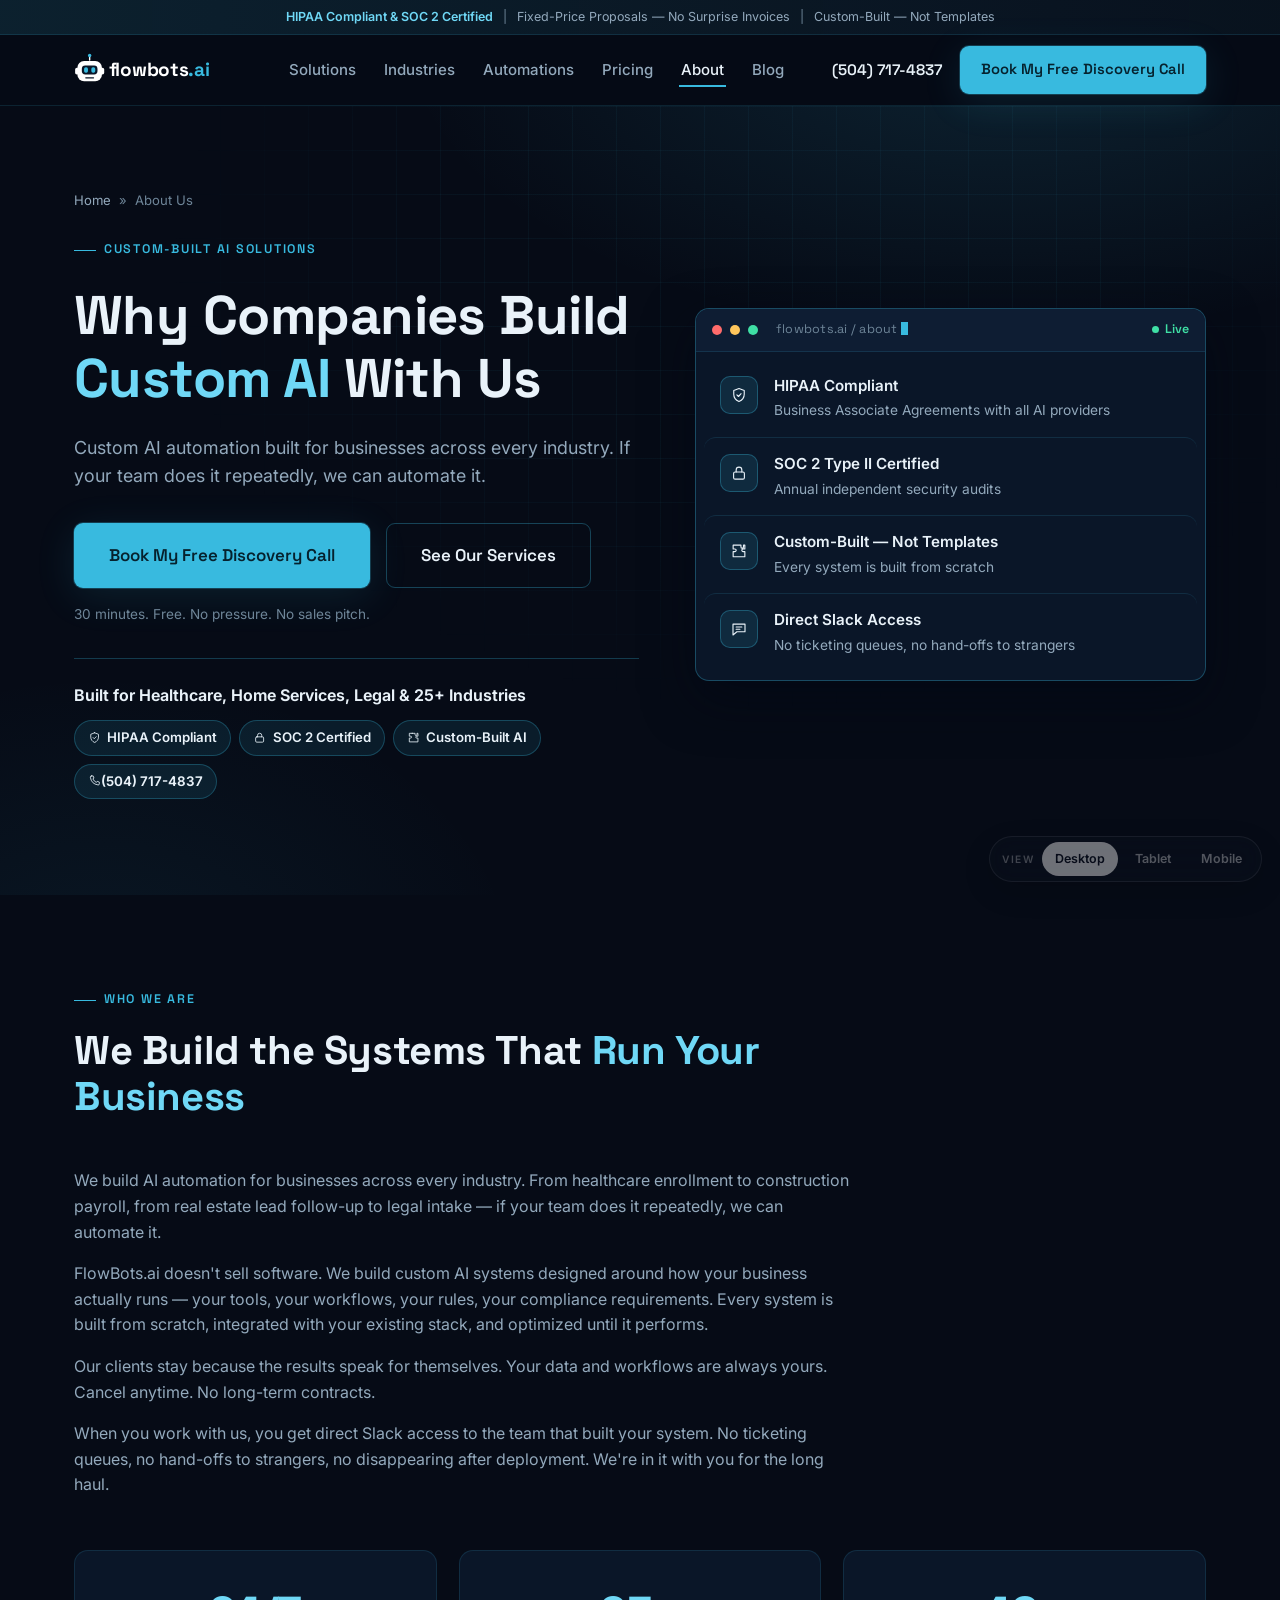
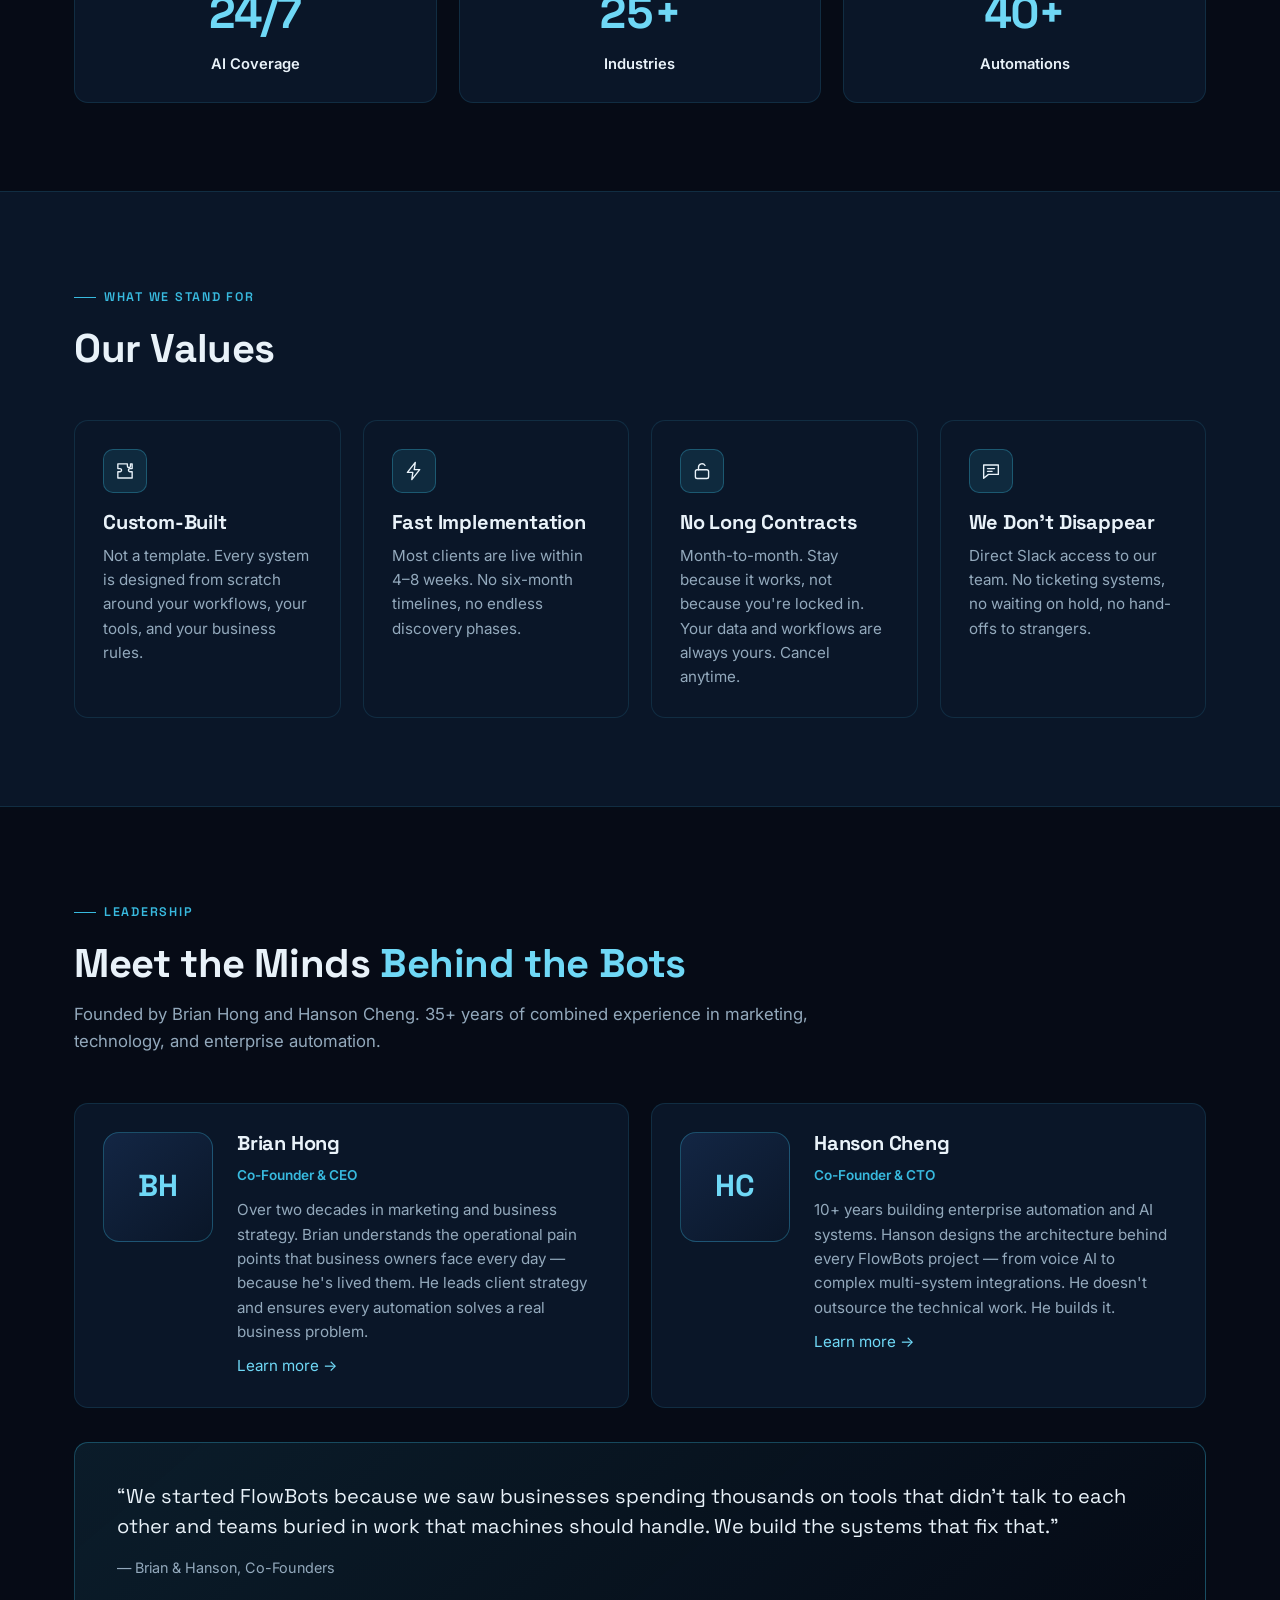
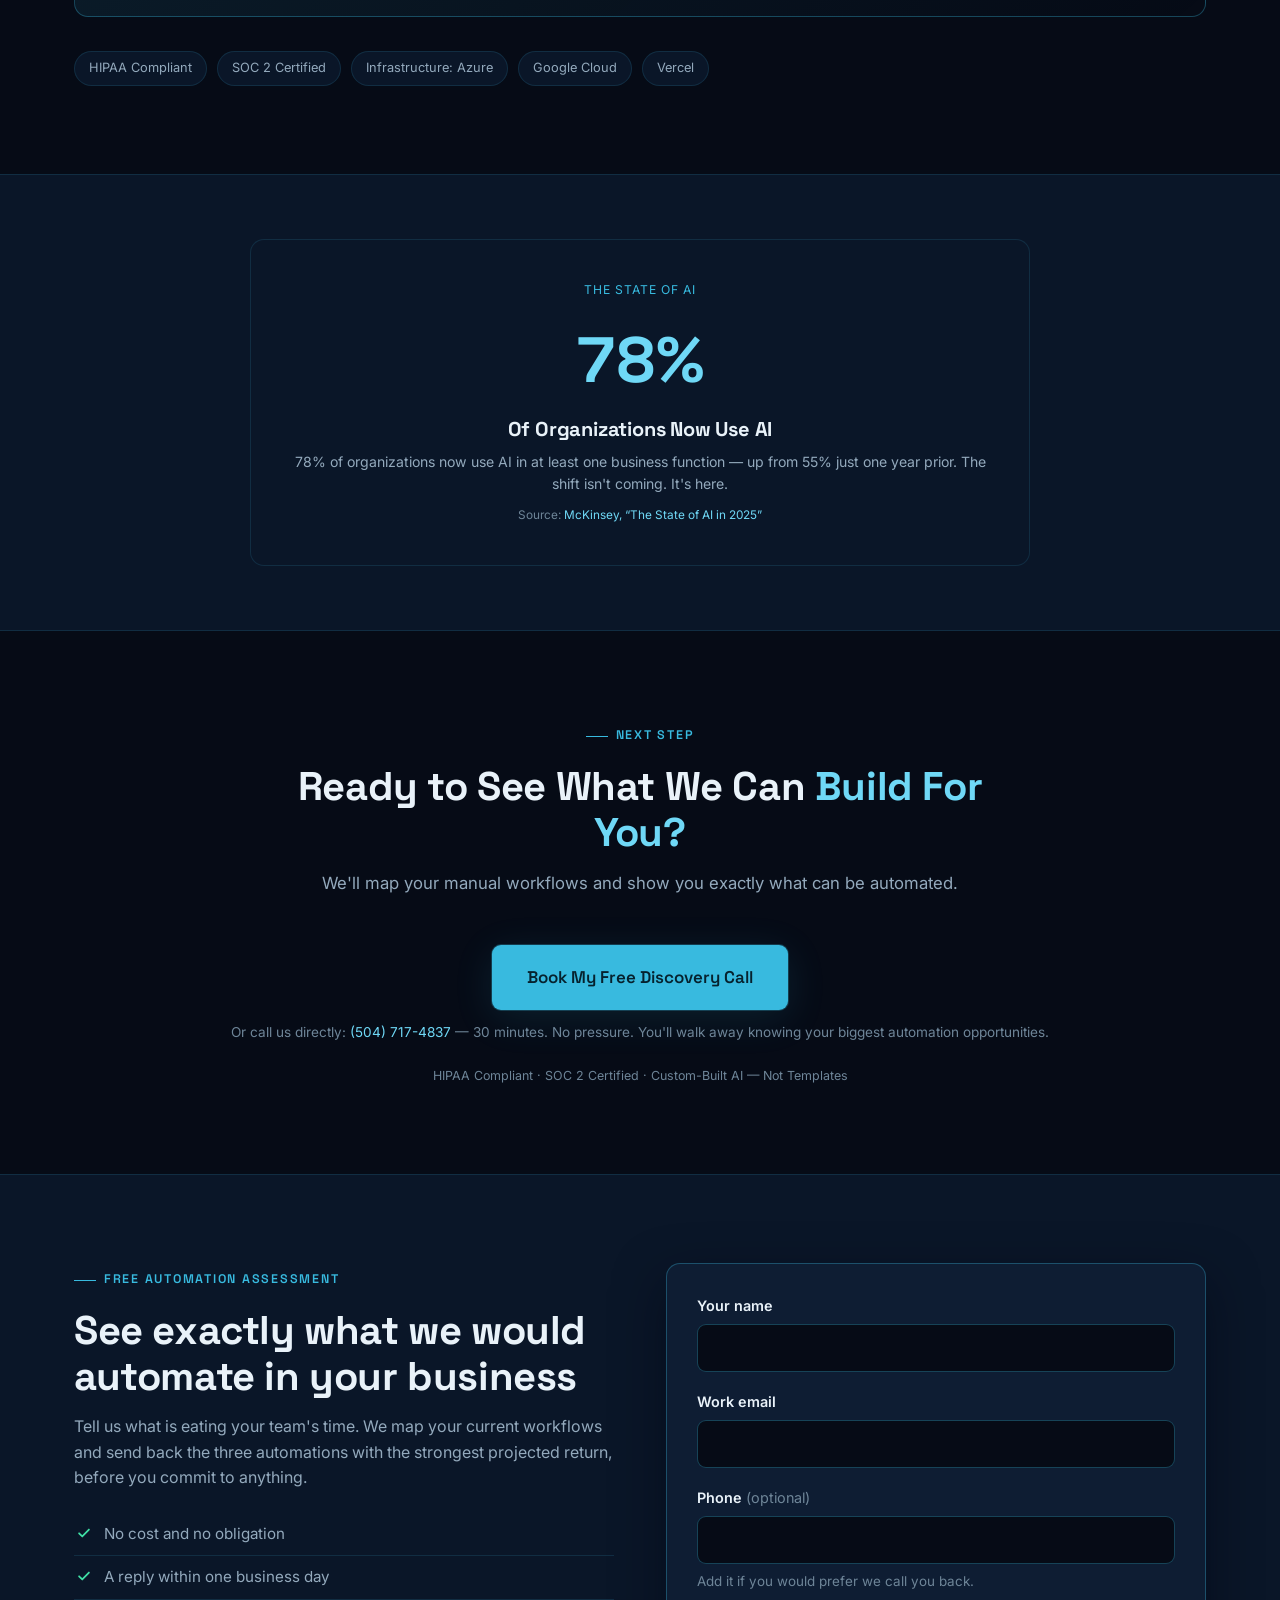
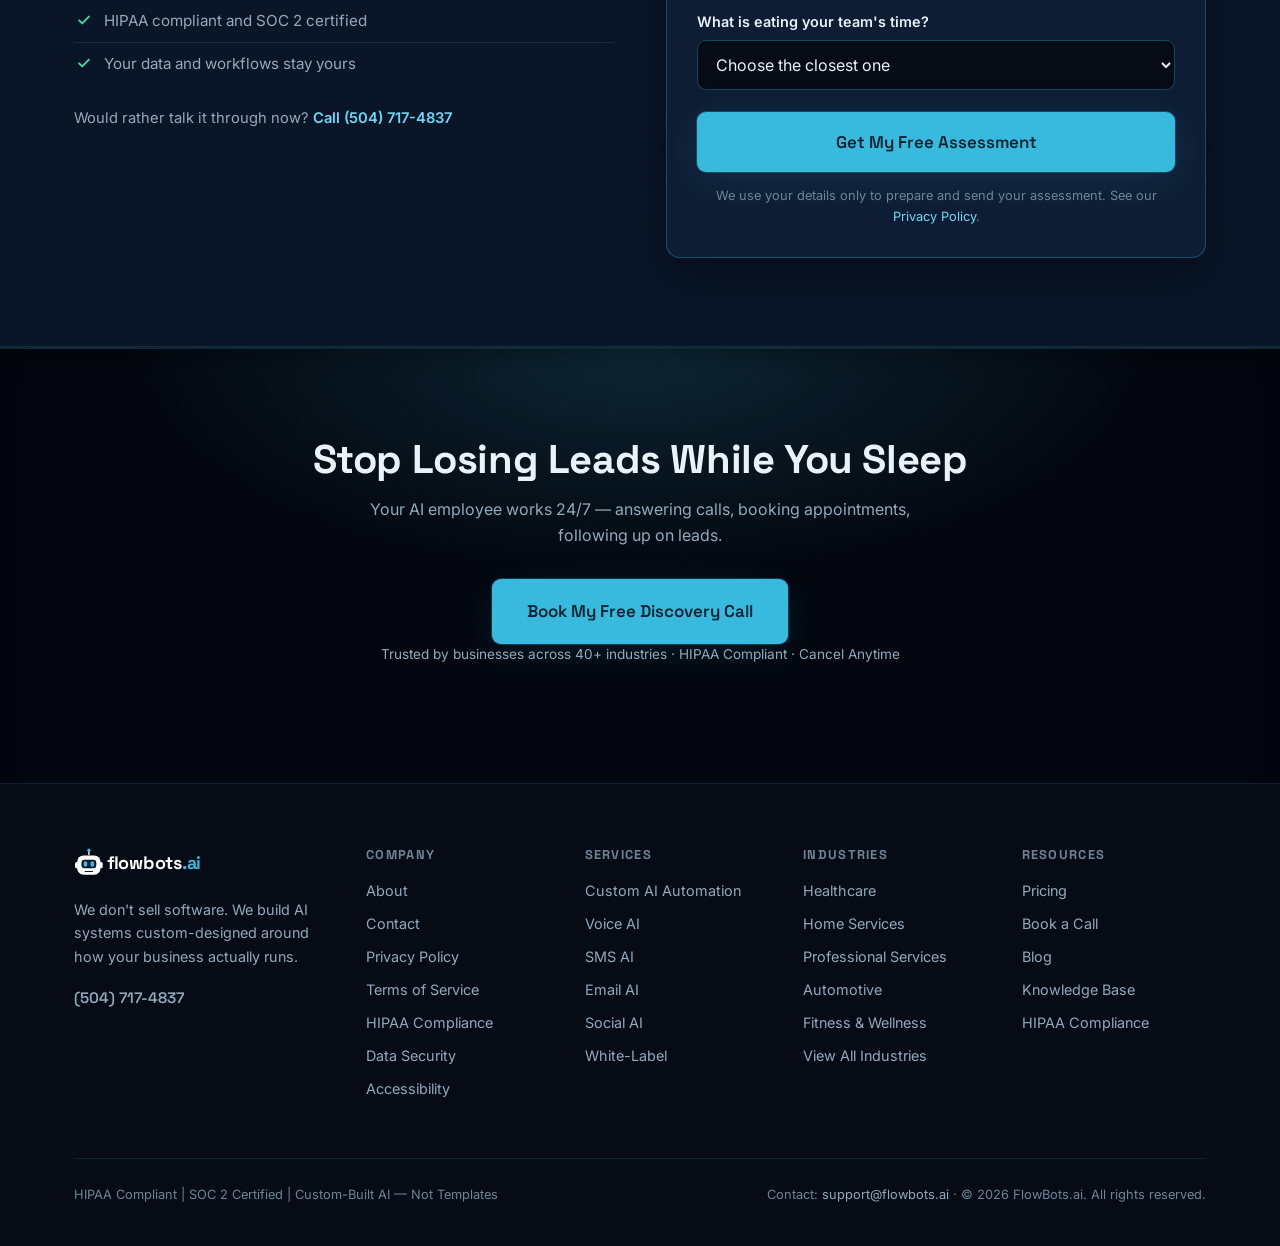
==== commit a14bc95b: "Device selector back on every design page A quiet floating control, bottom right, on all nine pages." ====
--- a/about.html
+++ b/about.html
@@ -8,7 +8,7 @@
 <link rel="preconnect" href="https://fonts.googleapis.com">
 <link rel="preconnect" href="https://fonts.gstatic.com" crossorigin>
 <link href="https://fonts.googleapis.com/css2?family=Space+Grotesk:wght@500;600;700&family=Inter:wght@400;500;600&display=swap" rel="stylesheet">
-<link rel="stylesheet" href="style.css?v=16">
+<link rel="stylesheet" href="style.css?v=17">
 <script>/* These are the animated designs: motion is on unless a URL explicitly
    asks for ?motion=off. A production build should restore respect for
    prefers-reduced-motion; this is a review prototype. */
@@ -355,5 +355,32 @@
 </div>
 
 <script src="app.js?v=14"></script>
+
+<!-- review control: device preview. Not part of the design. -->
+<div class="rv-device" role="group" aria-label="Device preview">
+  <span class="rv-label">View</span>
+  <button type="button" data-rv="desktop" aria-pressed="true">Desktop</button>
+  <button type="button" data-rv="tablet" aria-pressed="false">Tablet</button>
+  <button type="button" data-rv="mobile" aria-pressed="false">Mobile</button>
+</div>
+<script>
+(function(){
+  /* Device preview needs a real viewport, not a narrowed container: CSS media
+     queries answer to the viewport, so shrinking the page would show the
+     desktop layout at a small width. Tablet and mobile therefore hand off to
+     preview.html, which frames this same page in an iframe. */
+  var bar = document.querySelector('.rv-device');
+  if (!bar) return;
+  var page = location.pathname.split('/').pop() || 'index.html';
+  bar.addEventListener('click', function(e){
+    var b = e.target.closest('[data-rv]');
+    if (!b) return;
+    var d = b.getAttribute('data-rv');
+    if (d === 'desktop') return;
+    location.href = 'preview.html?page=' + encodeURIComponent(page) + '&device=' + d;
+  });
+})();
+</script>
+
 </body>
 </html>
--- a/style.css
+++ b/style.css
@@ -865,3 +865,34 @@
 .band .btn-primary:hover,.band .btn-accent:hover{background:var(--warm);color:#1B1206}
 .band .micro{color:var(--muted)}
 @media(max-width:720px){.band{padding:var(--s7) var(--s5)}}
+
+/* ============================================================
+   REVIEW CONTROL — device preview. Not part of the design.
+   Deliberately quiet so it never competes with the page.
+   ============================================================ */
+.rv-device{
+  position:fixed;right:18px;bottom:18px;z-index:120;
+  display:flex;align-items:center;gap:4px;
+  background:rgba(12,18,32,.86);backdrop-filter:blur(12px);
+  border:1px solid rgba(255,255,255,.16);border-radius:999px;
+  padding:5px 6px 5px 12px;
+  font-family:var(--font-body);font-size:.78rem;
+  box-shadow:0 10px 30px rgba(0,0,0,.34);
+  opacity:.42;transition:opacity .18s ease-out;
+}
+.rv-device:hover,.rv-device:focus-within{opacity:1}
+.rv-label{
+  color:rgba(255,255,255,.55);font-size:.64rem;font-weight:600;
+  letter-spacing:.14em;text-transform:uppercase;margin-right:4px;
+}
+.rv-device button{
+  font:inherit;font-weight:600;cursor:pointer;
+  background:none;border:0;border-radius:999px;
+  padding:7px 13px;color:rgba(255,255,255,.72);
+  transition:background .16s,color .16s;
+}
+.rv-device button:hover{color:#fff;background:rgba(255,255,255,.10)}
+.rv-device button[aria-pressed="true"]{background:#fff;color:#0B1020}
+.rv-device button:focus-visible{outline:2px solid #38BADF;outline-offset:2px}
+@media(max-width:640px){.rv-device{right:10px;bottom:10px;padding:4px 5px 4px 10px;font-size:.74rem}}
+@media print{.rv-device{display:none}}
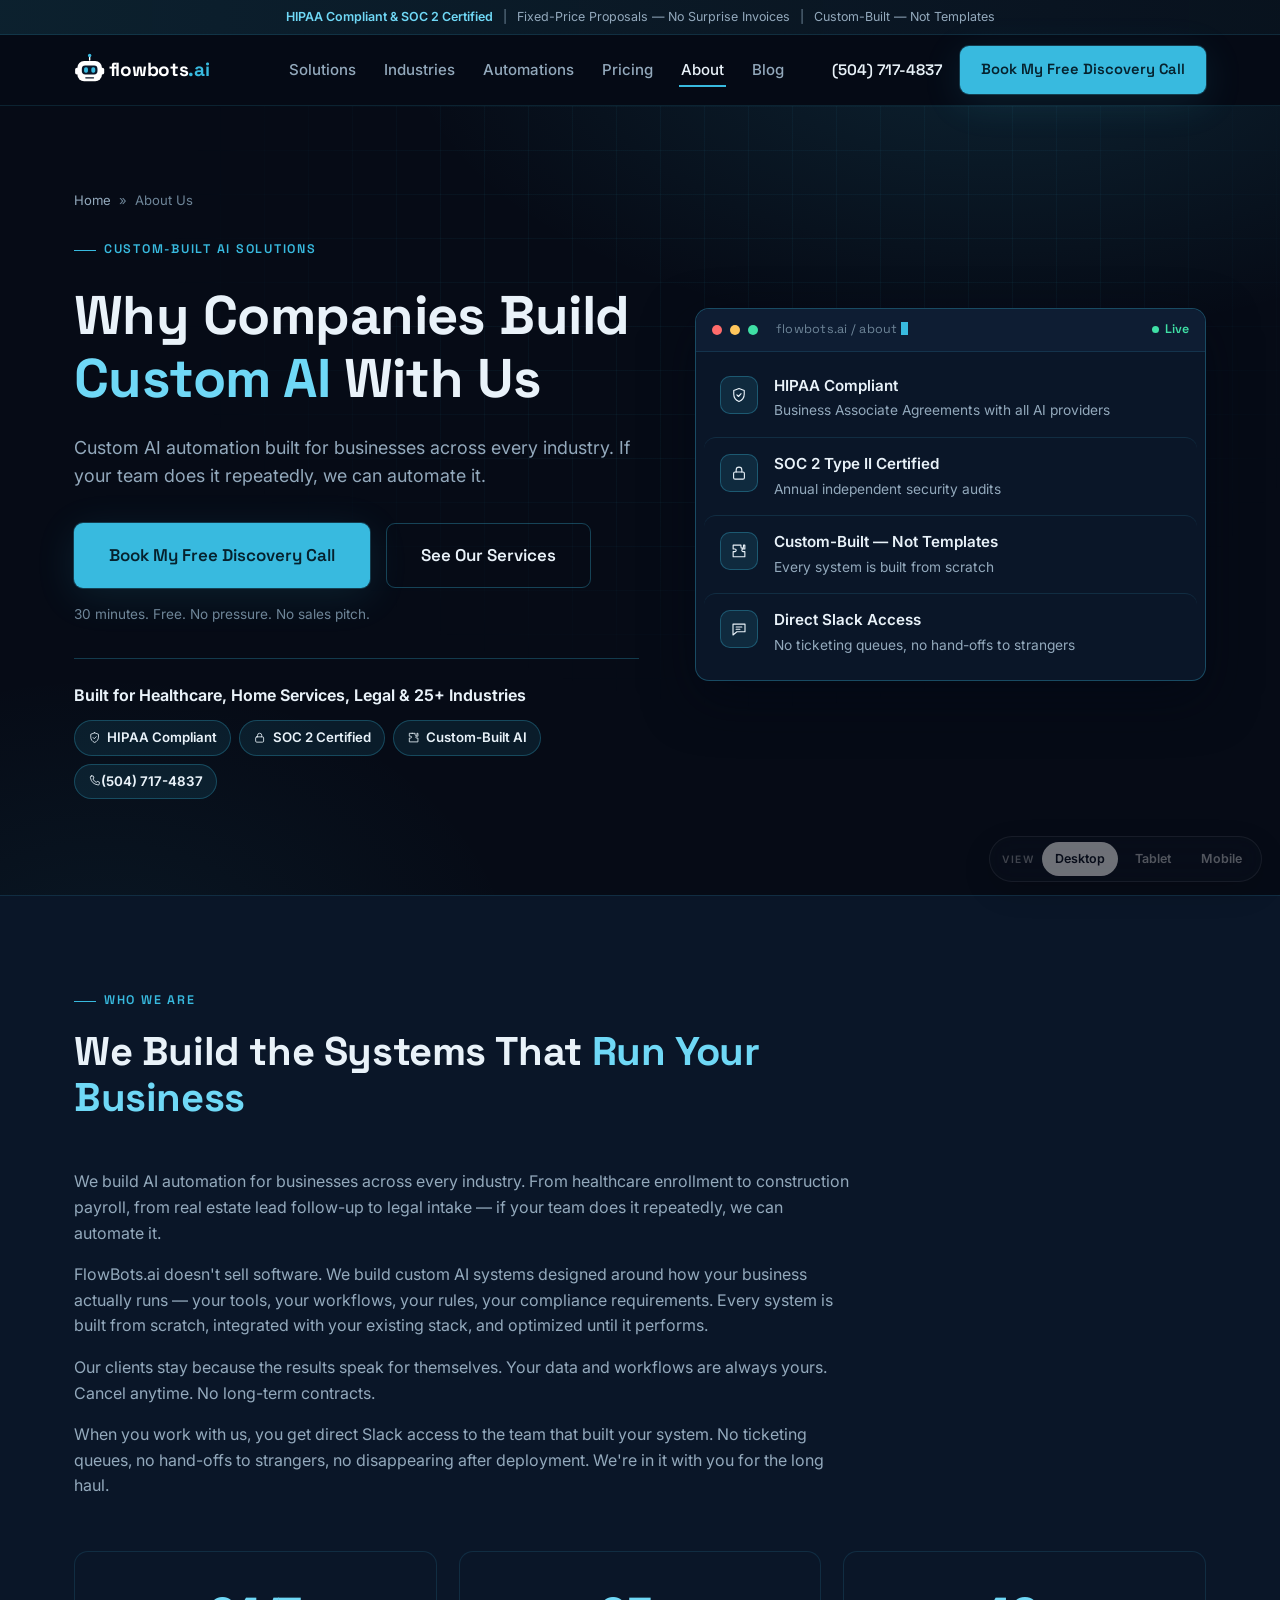
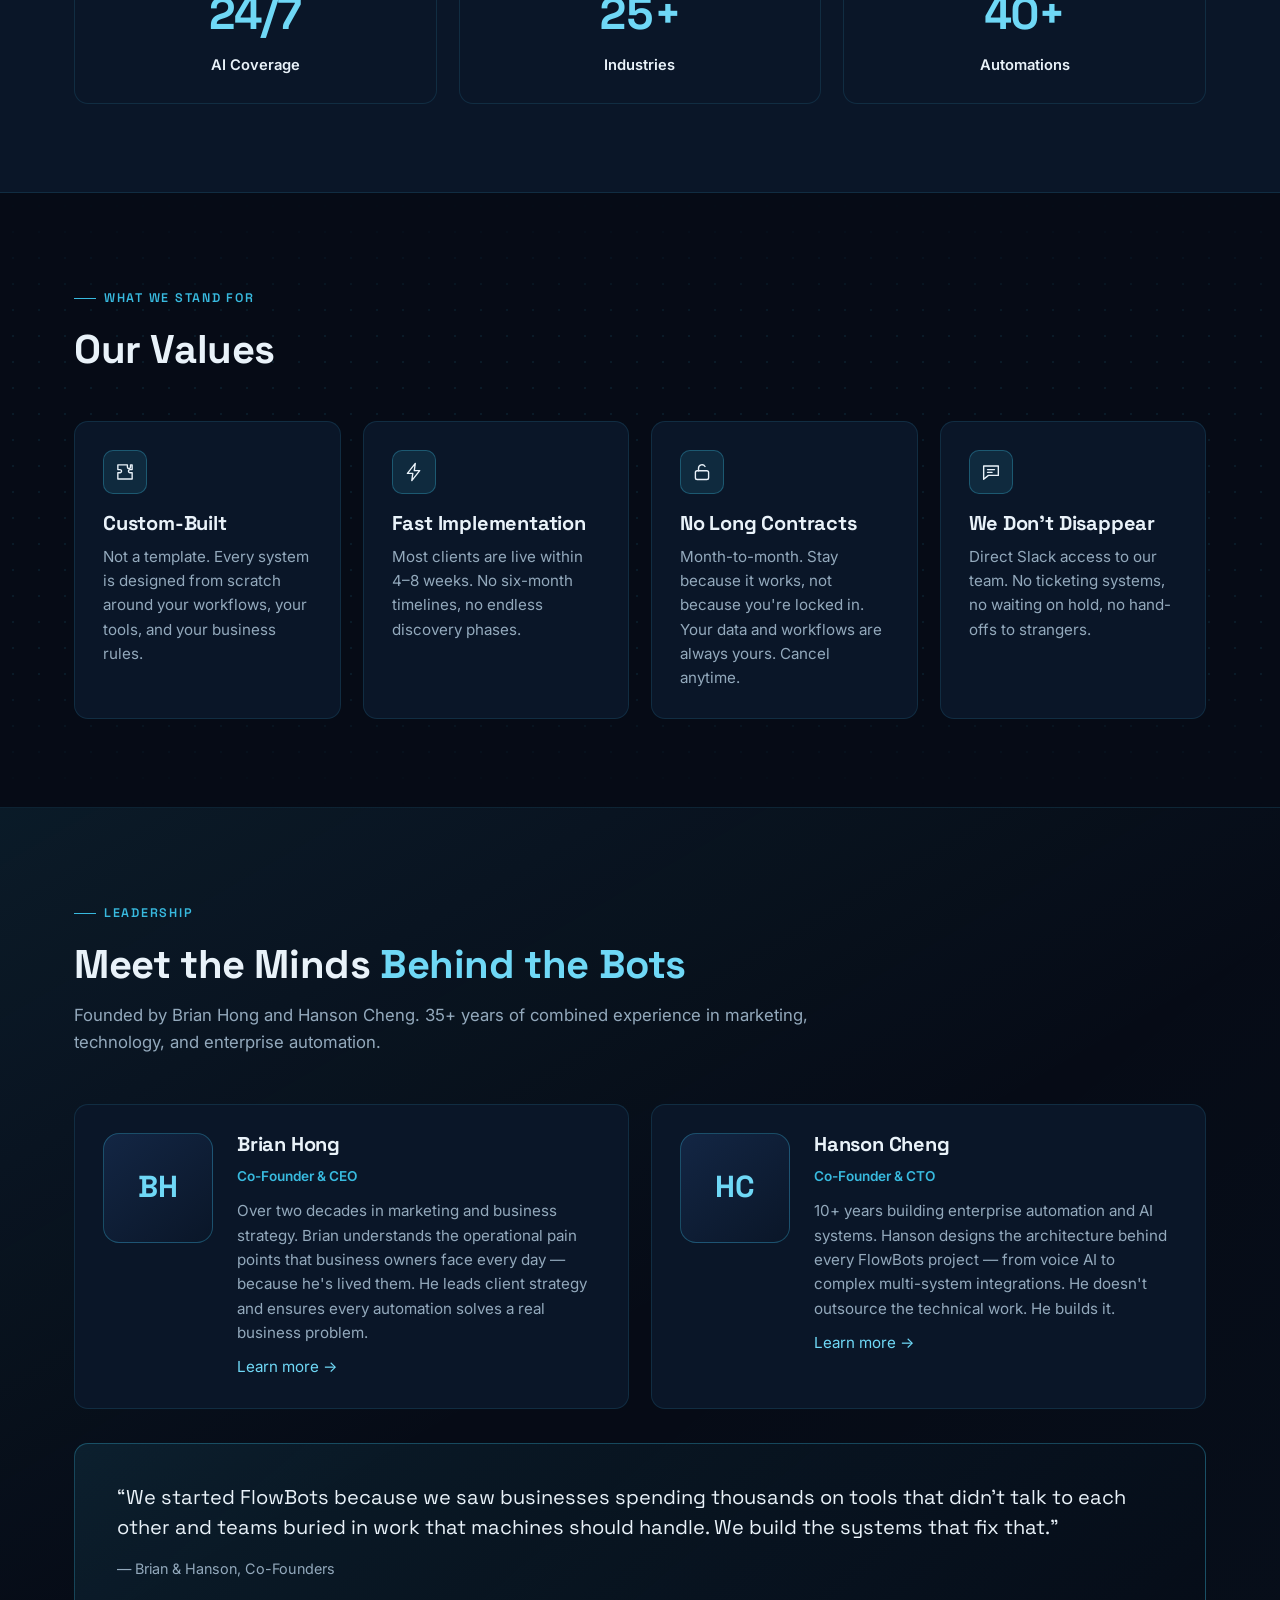
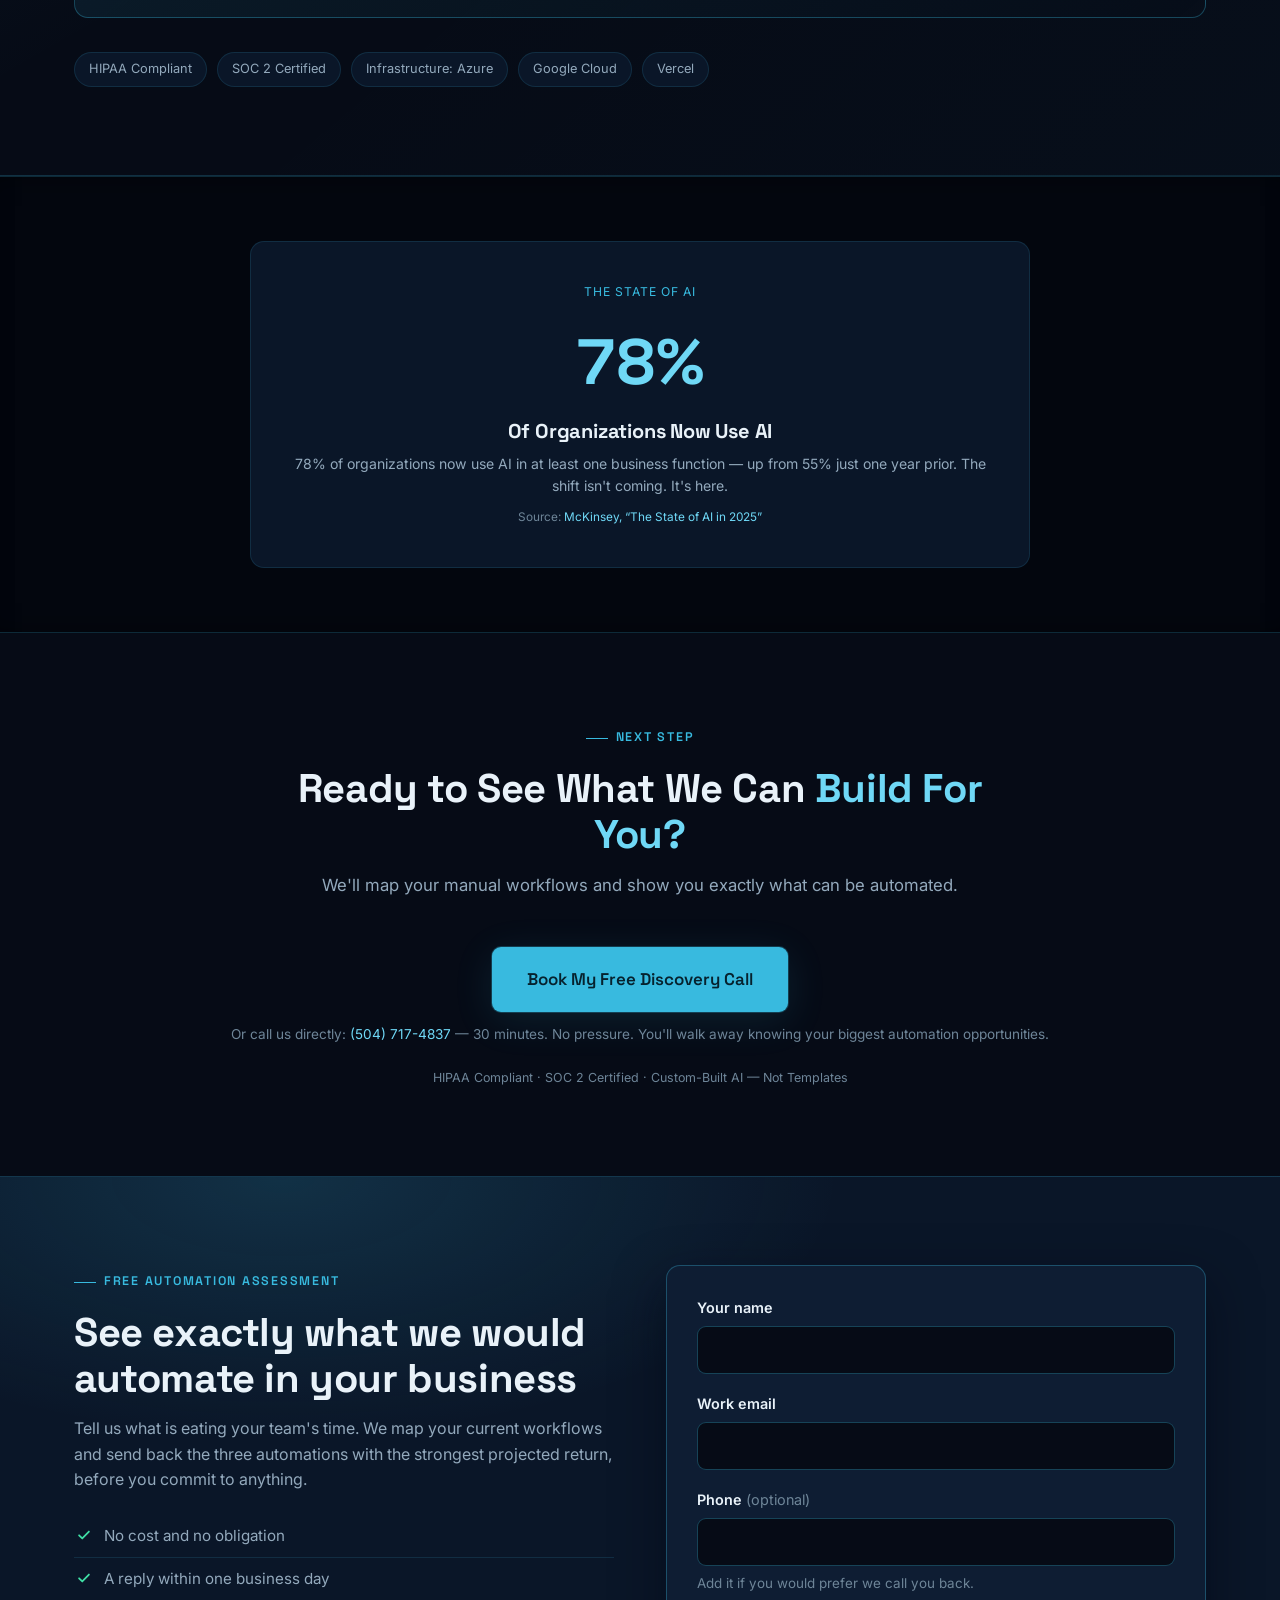
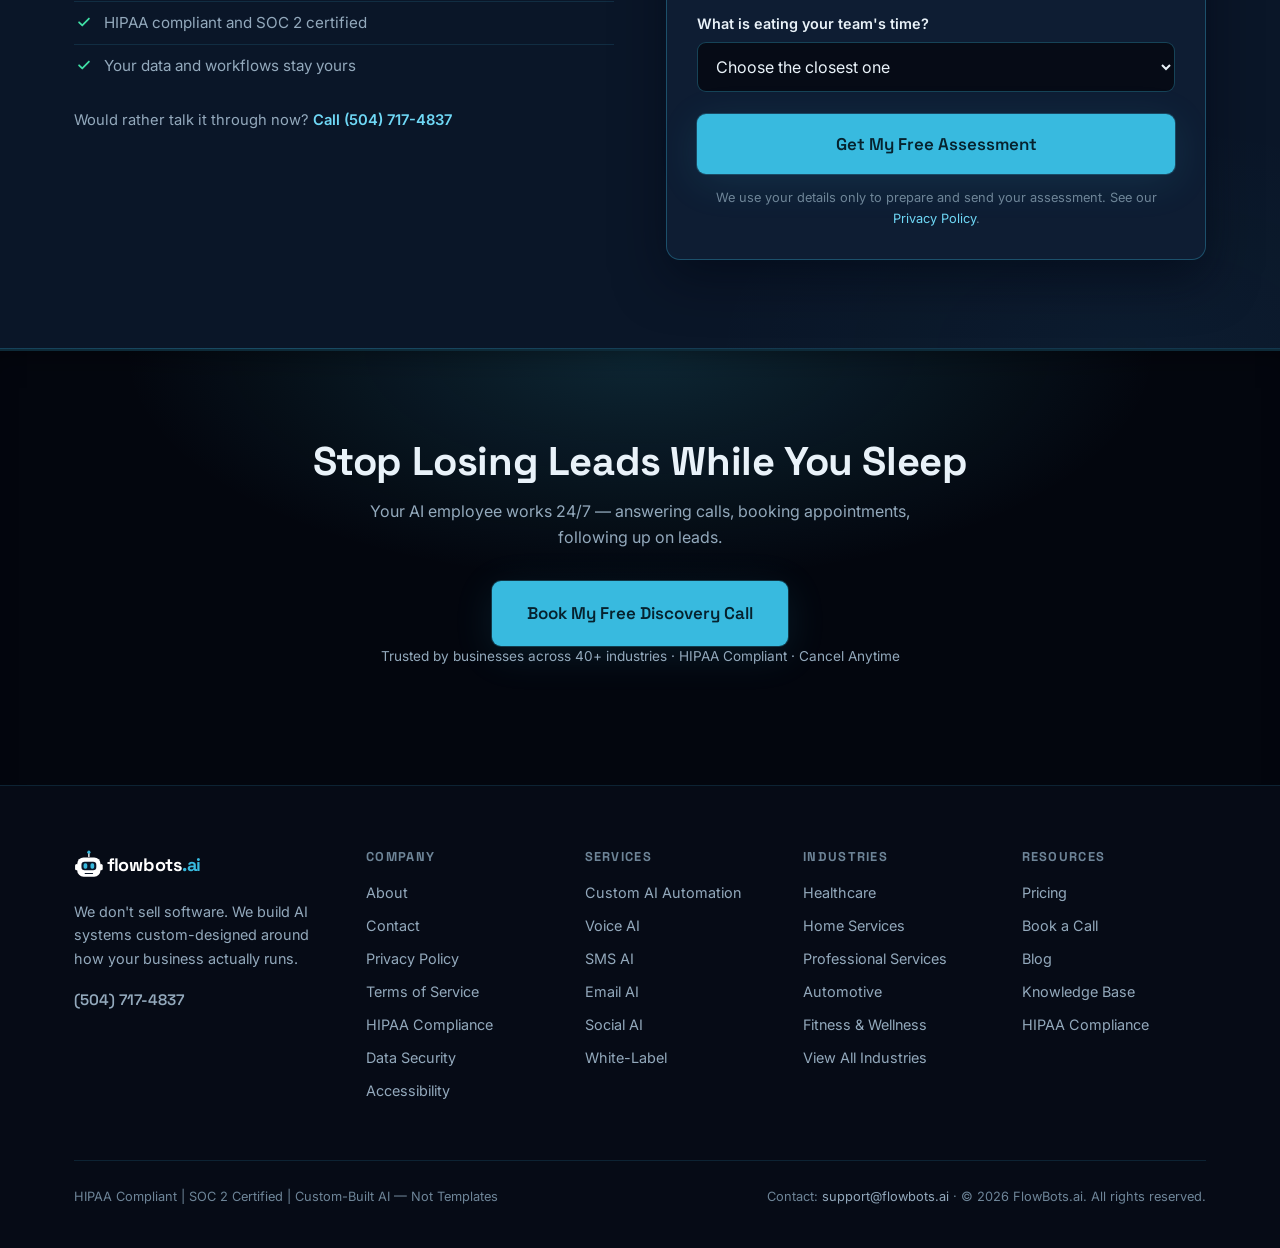
==== commit 2f47ba84: "Roll the section system across all inner pages The eight inner templates still alternated between tw" ====
--- a/about.html
+++ b/about.html
@@ -8,7 +8,7 @@
 <link rel="preconnect" href="https://fonts.googleapis.com">
 <link rel="preconnect" href="https://fonts.gstatic.com" crossorigin>
 <link href="https://fonts.googleapis.com/css2?family=Space+Grotesk:wght@500;600;700&family=Inter:wght@400;500;600&display=swap" rel="stylesheet">
-<link rel="stylesheet" href="style.css?v=17">
+<link rel="stylesheet" href="style.css?v=18">
 <script>/* These are the animated designs: motion is on unless a URL explicitly
    asks for ?motion=off. A production build should restore respect for
    prefers-reduced-motion; this is a review prototype. */
@@ -86,7 +86,7 @@
 </section>
 
 <!-- ============ STORY ============ -->
-<section>
+<section class="sec-panel">
   <div class="wrap">
     <div class="section-head reveal">
       <span class="eyebrow">Who We Are</span>
@@ -108,7 +108,7 @@
 </section>
 
 <!-- ============ VALUES ============ -->
-<section style="background:var(--surface);border-top:1px solid var(--line);border-bottom:1px solid var(--line)">
+<section class="sec-grid">
   <div class="wrap">
     <div class="section-head reveal">
       <span class="eyebrow">What We Stand For</span>
@@ -140,7 +140,7 @@
 </section>
 
 <!-- ============ FOUNDERS ============ -->
-<section>
+<section class="sec-wash">
   <div class="wrap">
     <div class="section-head reveal">
       <span class="eyebrow">Leadership</span>
@@ -188,7 +188,7 @@
 </section>
 
 <!-- ============ FEATURED STAT ============ -->
-<section style="background:var(--surface);border-top:1px solid var(--line);border-bottom:1px solid var(--line);padding-top:64px;padding-bottom:64px">
+<section class="sec-inset" style="padding-top:64px;padding-bottom:64px">
   <div class="wrap">
     <div class="stat-detail reveal" style="max-width:780px;margin:0 auto;text-align:center;padding:40px">
       <span class="tag">The State of AI</span>
@@ -217,7 +217,7 @@
 </section>
 
 
-<section class="lead-section" id="assessment">
+<section class="lead-section sec-feature" id="assessment">
   <div class="wrap lead-grid">
     <div class="lead-copy">
       <span class="eyebrow">Free Automation Assessment</span>
--- a/style.css
+++ b/style.css
@@ -894,5 +894,8 @@
 .rv-device button:hover{color:#fff;background:rgba(255,255,255,.10)}
 .rv-device button[aria-pressed="true"]{background:#fff;color:#0B1020}
 .rv-device button:focus-visible{outline:2px solid #38BADF;outline-offset:2px}
-@media(max-width:640px){.rv-device{right:10px;bottom:10px;padding:4px 5px 4px 10px;font-size:.74rem}}
+/* Below 820px the sticky conversion bar owns the bottom strip, so the
+   review control sits above it rather than on top of the CTA. */
+@media(max-width:820px){.rv-device{bottom:86px}}
+@media(max-width:640px){.rv-device{right:10px;bottom:86px;padding:4px 5px 4px 10px;font-size:.74rem}}
 @media print{.rv-device{display:none}}
